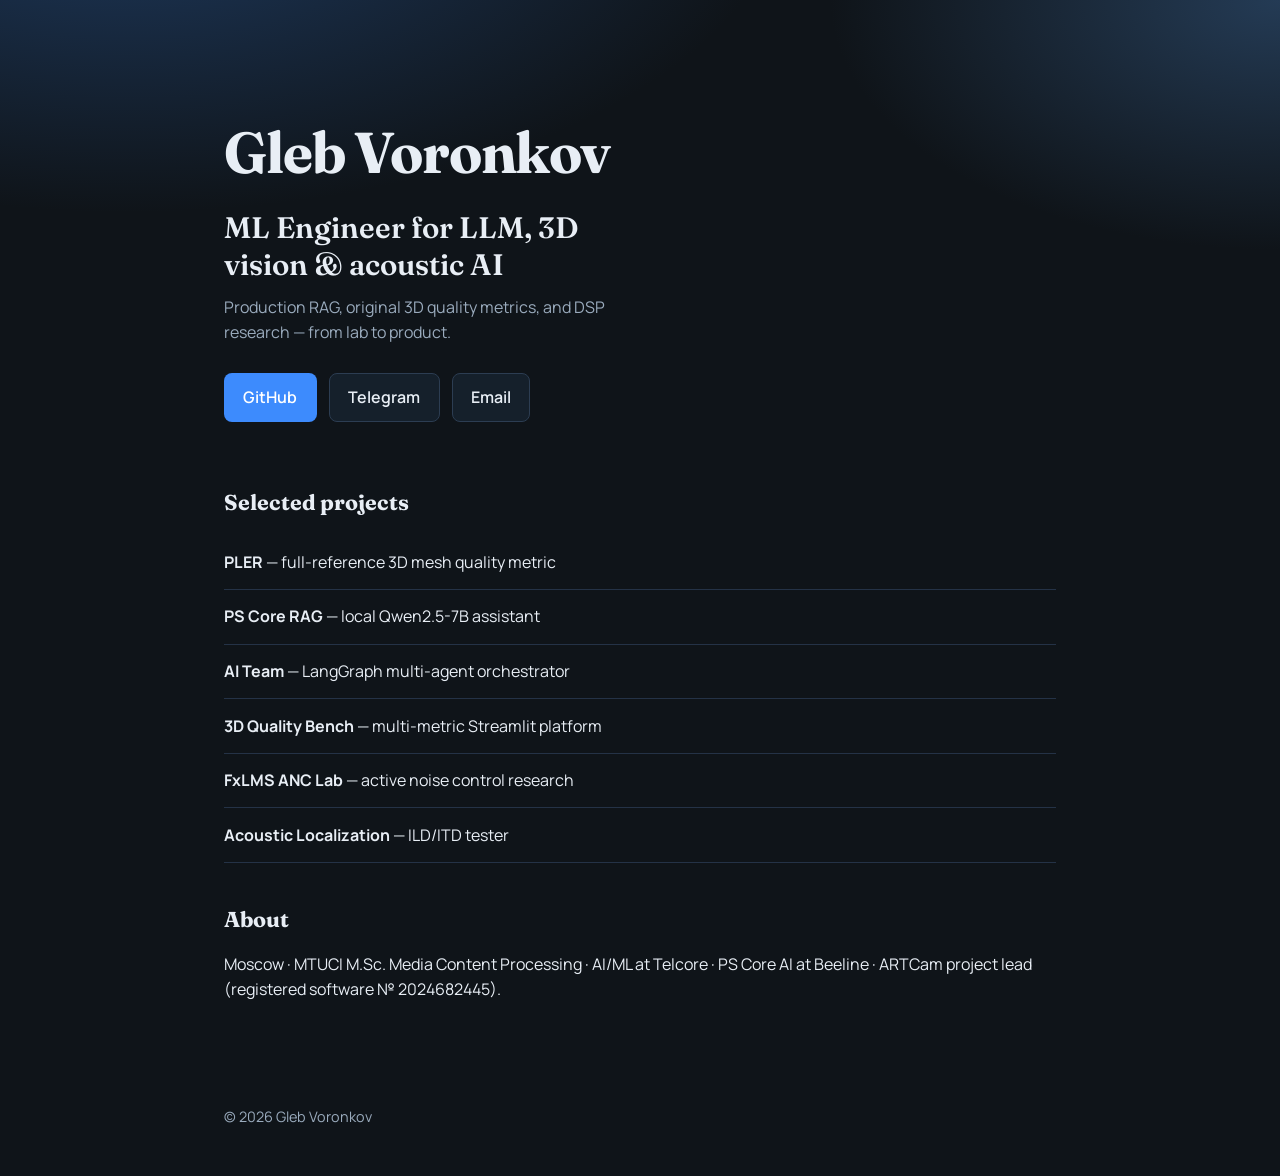
==== index.html @ 6055561b "Initial public release: gleb-web-portfolio Co-authored-by: Cursor <cursoragent@cursor.com>" ====
<!DOCTYPE html>
<html lang="en">
<head>
  <meta charset="UTF-8" />
  <meta name="viewport" content="width=device-width, initial-scale=1" />
  <title>Gleb Voronkov — ML Engineer</title>
  <link rel="preconnect" href="https://fonts.googleapis.com" />
  <link rel="preconnect" href="https://fonts.gstatic.com" crossorigin />
  <link href="https://fonts.googleapis.com/css2?family=Fraunces:opsz,wght@9..144,600;9..144,700&family=Manrope:wght@400;500;600;700&display=swap" rel="stylesheet" />
  <link rel="stylesheet" href="styles.css" />
</head>
<body>
  <header class="hero">
    <p class="brand">Gleb Voronkov</p>
    <h1>ML Engineer for LLM, 3D vision &amp; acoustic AI</h1>
    <p class="lead">Production RAG, original 3D quality metrics, and DSP research — from lab to product.</p>
    <div class="cta">
      <a class="btn primary" href="https://github.com/GlebVoronkov03">GitHub</a>
      <a class="btn" href="https://t.me/Gleb_Voronkov">Telegram</a>
      <a class="btn" href="mailto:mybook3@mail.ru">Email</a>
    </div>
  </header>
  <main>
    <section>
      <h2>Selected projects</h2>
      <ul class="projects">
        <li><a href="https://github.com/GlebVoronkov03/pler-3d-quality"><strong>PLER</strong></a> — full-reference 3D mesh quality metric</li>
        <li><a href="https://github.com/GlebVoronkov03/pscore-rag-assistant"><strong>PS Core RAG</strong></a> — local Qwen2.5-7B assistant</li>
        <li><a href="https://github.com/GlebVoronkov03/ai-team-orchestrator"><strong>AI Team</strong></a> — LangGraph multi-agent orchestrator</li>
        <li><a href="https://github.com/GlebVoronkov03/3d-quality-bench"><strong>3D Quality Bench</strong></a> — multi-metric Streamlit platform</li>
        <li><a href="https://github.com/GlebVoronkov03/fxlms-anc-lab"><strong>FxLMS ANC Lab</strong></a> — active noise control research</li>
        <li><a href="https://github.com/GlebVoronkov03/acoustic-localization"><strong>Acoustic Localization</strong></a> — ILD/ITD tester</li>
      </ul>
    </section>
    <section>
      <h2>About</h2>
      <p>Moscow · MTUCI M.Sc. Media Content Processing · AI/ML at Telcore · PS Core AI at Beeline · ARTCam project lead (registered software № 2024682445).</p>
    </section>
  </main>
  <footer>© 2026 Gleb Voronkov</footer>
</body>
</html>
---- styles.css ----
:root {
  --bg: #0f1419;
  --bg2: #1a2332;
  --text: #e8eef5;
  --muted: #9aabbd;
  --accent: #3d8bfd;
  --card: #15202b;
}
* { box-sizing: border-box; }
body {
  margin: 0;
  font-family: Manrope, system-ui, sans-serif;
  color: var(--text);
  background:
    radial-gradient(1200px 600px at 10% -10%, #1e3a5f 0%, transparent 55%),
    radial-gradient(900px 500px at 100% 0%, #243b55 0%, transparent 50%),
    var(--bg);
  line-height: 1.55;
}
.hero {
  max-width: 880px;
  margin: 0 auto;
  padding: 12vh 1.5rem 4rem;
}
.brand {
  font-family: Fraunces, Georgia, serif;
  font-size: clamp(2.4rem, 6vw, 3.6rem);
  font-weight: 700;
  margin: 0 0 0.75rem;
  letter-spacing: -0.02em;
}
h1 {
  font-family: Fraunces, Georgia, serif;
  font-weight: 600;
  font-size: clamp(1.35rem, 3vw, 1.85rem);
  margin: 0 0 0.75rem;
  max-width: 18ch;
  line-height: 1.25;
}
.lead { color: var(--muted); max-width: 42ch; margin: 0 0 1.75rem; }
.cta { display: flex; flex-wrap: wrap; gap: 0.75rem; }
.btn {
  display: inline-block;
  padding: 0.7rem 1.15rem;
  border-radius: 8px;
  border: 1px solid #2c3d52;
  color: var(--text);
  text-decoration: none;
  font-weight: 600;
  background: var(--card);
}
.btn.primary { background: var(--accent); border-color: transparent; color: #fff; }
main { max-width: 880px; margin: 0 auto; padding: 0 1.5rem 4rem; }
section { margin-bottom: 2.5rem; }
h2 { font-family: Fraunces, Georgia, serif; font-size: 1.35rem; margin: 0 0 1rem; }
.projects { list-style: none; padding: 0; margin: 0; }
.projects li {
  padding: 0.9rem 0;
  border-bottom: 1px solid #243246;
}
.projects a { color: var(--text); text-decoration: none; }
.projects a:hover { color: var(--accent); }
footer { max-width: 880px; margin: 0 auto; padding: 0 1.5rem 3rem; color: var(--muted); font-size: 0.9rem; }
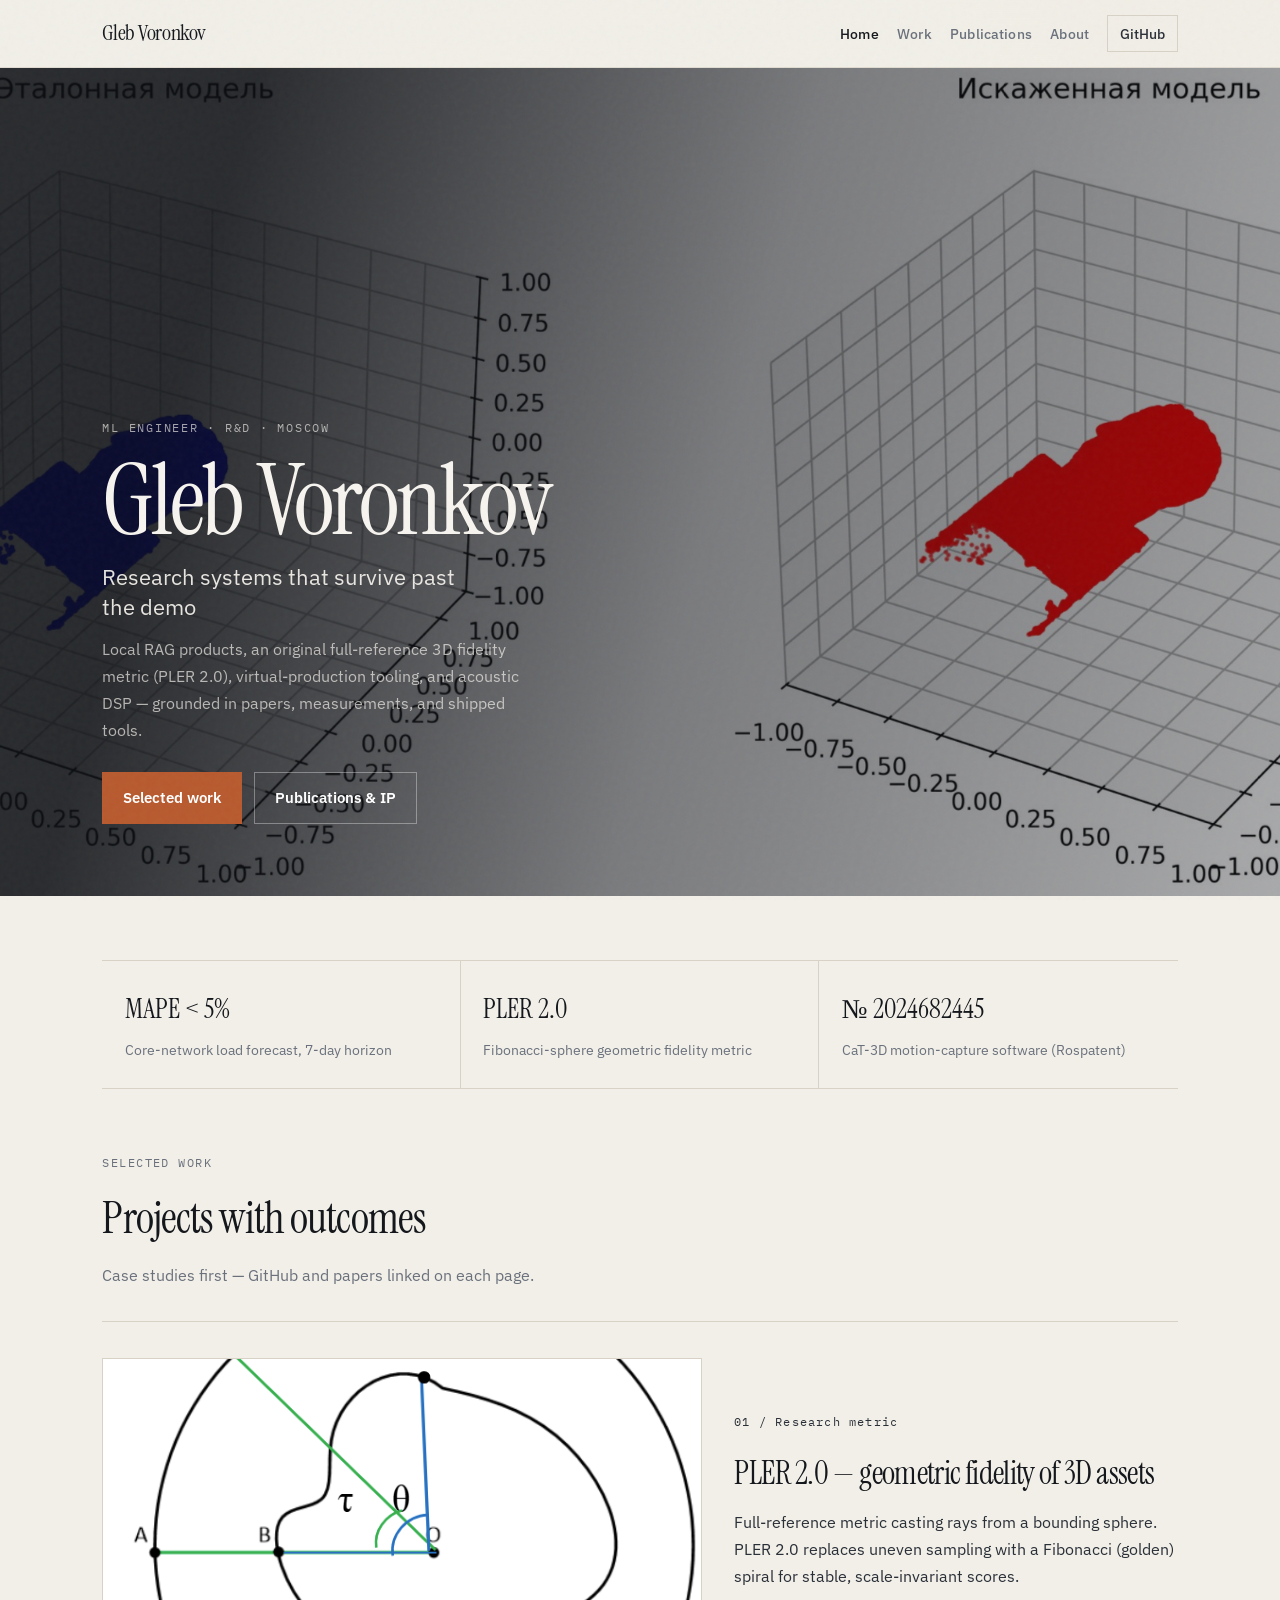
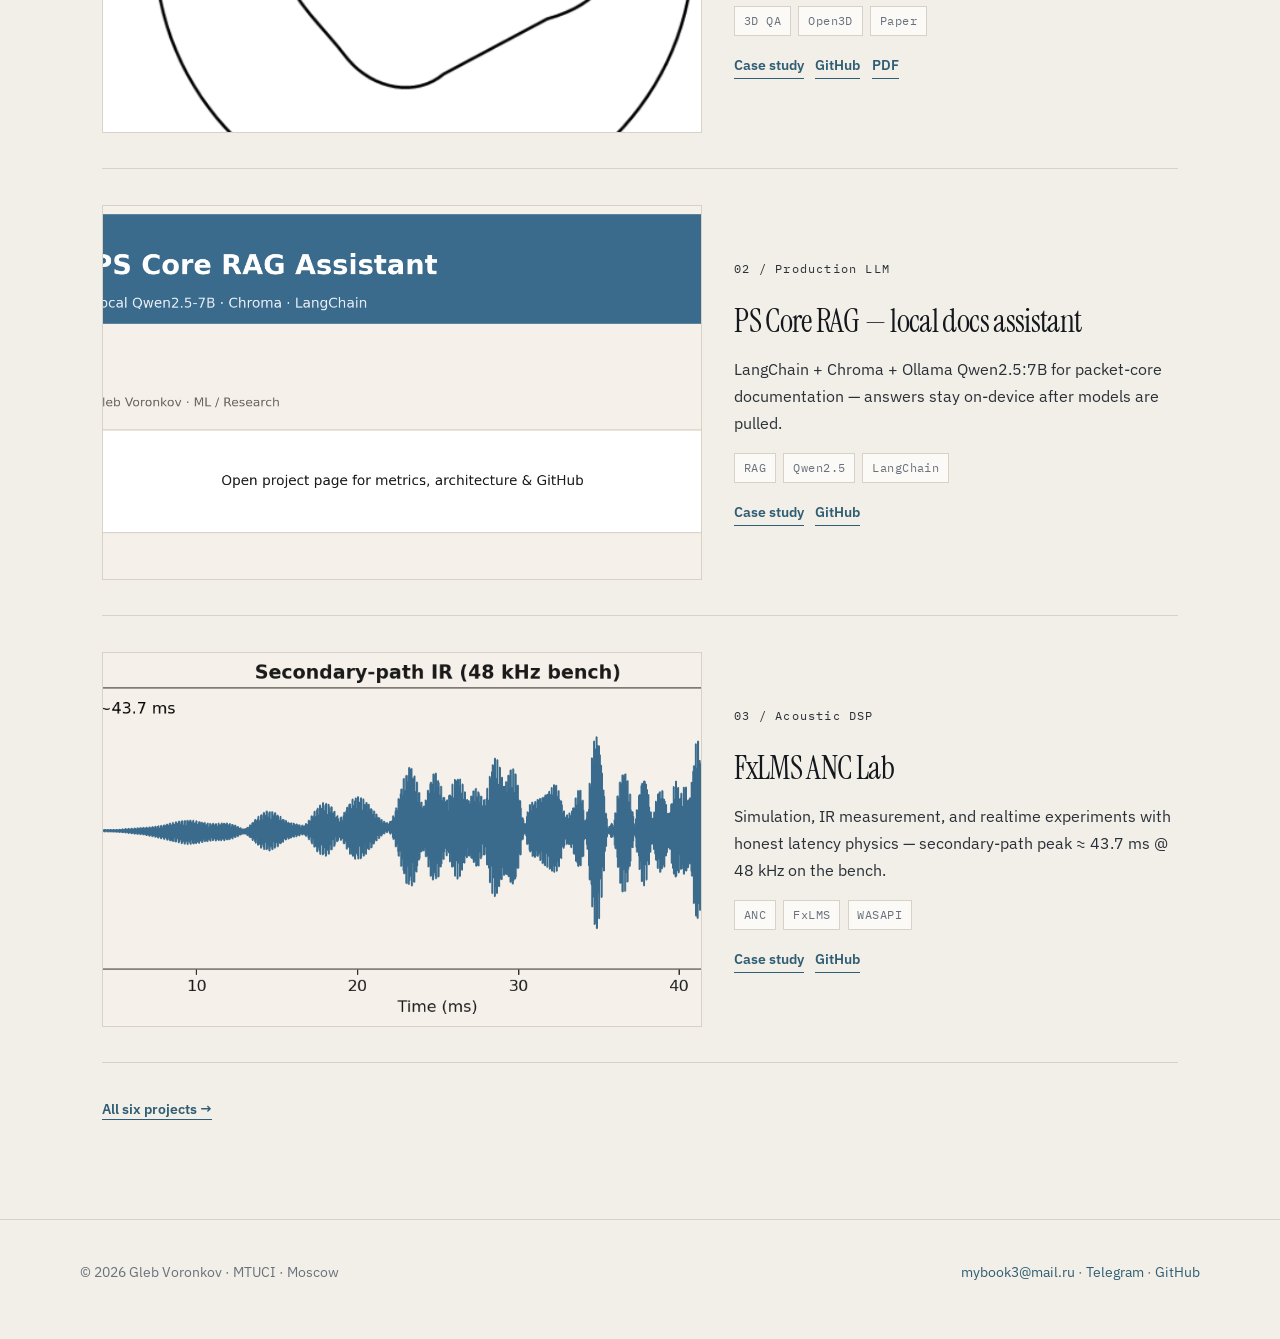
==== commit e4a06a6e: "Redesign portfolio: research layout, paper PDFs, richer project/pub copy. Co-authored-by: Cursor <cu" ====
--- a/index.html
+++ b/index.html
@@ -3,40 +3,107 @@
 <head>
   <meta charset="UTF-8" />
   <meta name="viewport" content="width=device-width, initial-scale=1" />
-  <title>Gleb Voronkov — ML Engineer</title>
+  <title>Gleb Voronkov — ML Engineer & R&D</title>
+  <meta name="description" content="ML engineer building LLM/RAG systems, original 3D quality metrics, and acoustic DSP research." />
+  <meta property="og:title" content="Gleb Voronkov — ML Engineer & R&D" />
+  <meta property="og:description" content="ML engineer building LLM/RAG systems, original 3D quality metrics, and acoustic DSP research." />
+  <meta property="og:image" content="https://glebvoronkov03.github.io/gleb-web-portfolio/assets/screenshots/hero-plane.jpg" />
   <link rel="preconnect" href="https://fonts.googleapis.com" />
   <link rel="preconnect" href="https://fonts.gstatic.com" crossorigin />
-  <link href="https://fonts.googleapis.com/css2?family=Fraunces:opsz,wght@9..144,600;9..144,700&family=Manrope:wght@400;500;600;700&display=swap" rel="stylesheet" />
+  <link href="https://fonts.googleapis.com/css2?family=IBM+Plex+Mono:wght@400;500&family=IBM+Plex+Sans:wght@400;500;600;700&family=Instrument+Serif:ital@0;1&display=swap" rel="stylesheet" />
   <link rel="stylesheet" href="styles.css" />
 </head>
 <body>
-  <header class="hero">
+<header class="site-header">
+  <nav class="nav">
+    <a class="nav-brand" href="index.html">Gleb Voronkov</a>
+    <div class="nav-links">
+      <a href="index.html" data-nav="home">Home</a>
+      <a href="projects/index.html" data-nav="work">Work</a>
+      <a href="publications.html" data-nav="pubs">Publications</a>
+      <a href="about.html" data-nav="about">About</a>
+      <a class="ext" href="https://github.com/GlebVoronkov03" target="_blank" rel="noopener">GitHub</a>
+    </div>
+  </nav>
+</header>
+
+<section class="hero">
+  <div class="hero-media" aria-hidden="true"></div>
+  <div class="hero-inner">
+    <p class="eyebrow">ML Engineer · R&amp;D · Moscow</p>
     <p class="brand">Gleb Voronkov</p>
-    <h1>ML Engineer for LLM, 3D vision &amp; acoustic AI</h1>
-    <p class="lead">Production RAG, original 3D quality metrics, and DSP research — from lab to product.</p>
+    <h1>Research systems that survive past the demo</h1>
+    <p class="lead">Local RAG products, an original full-reference 3D fidelity metric (PLER 2.0), virtual-production tooling, and acoustic DSP — grounded in papers, measurements, and shipped tools.</p>
     <div class="cta">
-      <a class="btn primary" href="https://github.com/GlebVoronkov03">GitHub</a>
-      <a class="btn" href="https://t.me/Gleb_Voronkov">Telegram</a>
-      <a class="btn" href="mailto:mybook3@mail.ru">Email</a>
+      <a class="btn btn-primary" href="projects/index.html">Selected work</a>
+      <a class="btn btn-ghost" href="publications.html">Publications &amp; IP</a>
     </div>
-  </header>
-  <main>
-    <section>
-      <h2>Selected projects</h2>
-      <ul class="projects">
-        <li><a href="https://github.com/GlebVoronkov03/pler-3d-quality"><strong>PLER</strong></a> — full-reference 3D mesh quality metric</li>
-        <li><a href="https://github.com/GlebVoronkov03/pscore-rag-assistant"><strong>PS Core RAG</strong></a> — local Qwen2.5-7B assistant</li>
-        <li><a href="https://github.com/GlebVoronkov03/ai-team-orchestrator"><strong>AI Team</strong></a> — LangGraph multi-agent orchestrator</li>
-        <li><a href="https://github.com/GlebVoronkov03/3d-quality-bench"><strong>3D Quality Bench</strong></a> — multi-metric Streamlit platform</li>
-        <li><a href="https://github.com/GlebVoronkov03/fxlms-anc-lab"><strong>FxLMS ANC Lab</strong></a> — active noise control research</li>
-        <li><a href="https://github.com/GlebVoronkov03/acoustic-localization"><strong>Acoustic Localization</strong></a> — ILD/ITD tester</li>
-      </ul>
-    </section>
-    <section>
-      <h2>About</h2>
-      <p>Moscow · MTUCI M.Sc. Media Content Processing · AI/ML at Telcore · PS Core AI at Beeline · ARTCam project lead (registered software № 2024682445).</p>
-    </section>
-  </main>
-  <footer>© 2026 Gleb Voronkov</footer>
-</body>
-</html>+  </div>
+</section>
+
+<section class="wrap reveal" style="padding-bottom:0">
+  <div class="proof">
+    <div class="proof-item"><strong>MAPE &lt; 5%</strong><span>Core-network load forecast, 7-day horizon</span></div>
+    <div class="proof-item"><strong>PLER 2.0</strong><span>Fibonacci-sphere geometric fidelity metric</span></div>
+    <div class="proof-item"><strong>№ 2024682445</strong><span>CaT-3D motion-capture software (Rospatent)</span></div>
+  </div>
+</section>
+
+<section class="wrap">
+  <div class="section-head">
+    <p class="section-kicker">Selected work</p>
+    <h2 class="section-title">Projects with outcomes</h2>
+    <p class="section-sub">Case studies first — GitHub and papers linked on each page.</p>
+  </div>
+
+  <article class="case">
+    <div class="case-media"><a href="projects/pler.html"><img src="assets/screenshots/pler-method.png" alt="PLER ray method" /></a></div>
+    <div>
+      <p class="case-num">01 / Research metric</p>
+      <h3><a href="projects/pler.html">PLER 2.0 — geometric fidelity of 3D assets</a></h3>
+      <p>Full-reference metric casting rays from a bounding sphere. PLER 2.0 replaces uneven sampling with a Fibonacci (golden) spiral for stable, scale-invariant scores.</p>
+      <div class="case-meta"><span class="pill">3D QA</span><span class="pill">Open3D</span><span class="pill">Paper</span></div>
+      <div class="case-links">
+        <a class="text-link" href="projects/pler.html">Case study</a>
+        <a class="text-link" href="https://github.com/GlebVoronkov03/pler-3d-quality">GitHub</a>
+        <a class="text-link" href="assets/papers/pler-geometric-fidelity.pdf">PDF</a>
+      </div>
+    </div>
+  </article>
+
+  <article class="case">
+    <div class="case-media"><a href="projects/rag.html"><img src="assets/screenshots/rag-hero.png" alt="RAG assistant" /></a></div>
+    <div>
+      <p class="case-num">02 / Production LLM</p>
+      <h3><a href="projects/rag.html">PS Core RAG — local docs assistant</a></h3>
+      <p>LangChain + Chroma + Ollama Qwen2.5:7B for packet-core documentation — answers stay on-device after models are pulled.</p>
+      <div class="case-meta"><span class="pill">RAG</span><span class="pill">Qwen2.5</span><span class="pill">LangChain</span></div>
+      <div class="case-links">
+        <a class="text-link" href="projects/rag.html">Case study</a>
+        <a class="text-link" href="https://github.com/GlebVoronkov03/pscore-rag-assistant">GitHub</a>
+      </div>
+    </div>
+  </article>
+
+  <article class="case">
+    <div class="case-media"><a href="projects/anc.html"><img src="assets/screenshots/anc-ir.png" alt="ANC IR" /></a></div>
+    <div>
+      <p class="case-num">03 / Acoustic DSP</p>
+      <h3><a href="projects/anc.html">FxLMS ANC Lab</a></h3>
+      <p>Simulation, IR measurement, and realtime experiments with honest latency physics — secondary-path peak ≈ 43.7 ms @ 48 kHz on the bench.</p>
+      <div class="case-meta"><span class="pill">ANC</span><span class="pill">FxLMS</span><span class="pill">WASAPI</span></div>
+      <div class="case-links">
+        <a class="text-link" href="projects/anc.html">Case study</a>
+        <a class="text-link" href="https://github.com/GlebVoronkov03/fxlms-anc-lab">GitHub</a>
+      </div>
+    </div>
+  </article>
+
+  <p style="margin-top:2rem"><a class="text-link" href="projects/index.html">All six projects →</a></p>
+</section>
+<footer class="site-footer"><div class="wrap">
+  <div>© 2026 Gleb Voronkov · MTUCI · Moscow</div>
+  <div><a href="mailto:mybook3@mail.ru">mybook3@mail.ru</a> · <a href="https://t.me/Gleb_Voronkov">Telegram</a> · <a href="https://github.com/GlebVoronkov03">GitHub</a></div>
+</div></footer>
+<script src="nav.js"></script>
+</body></html>
--- a/styles.css
+++ b/styles.css
@@ -1,63 +1,309 @@
 :root {
-  --bg: #0f1419;
-  --bg2: #1a2332;
-  --text: #e8eef5;
-  --muted: #9aabbd;
-  --accent: #3d8bfd;
-  --card: #15202b;
-}
-* { box-sizing: border-box; }
+  --ink: #14171c;
+  --ink-soft: #2a3038;
+  --muted: #6a717c;
+  --bone: #f2efe8;
+  --bone-deep: #e7e1d6;
+  --panel: #fbfaf7;
+  --line: #d8d2c6;
+  --steel: #2f5d73;
+  --steel-bright: #3d7a96;
+  --ember: #b85a2f;
+  --white: #ffffff;
+  --shadow: 0 18px 50px rgba(20, 23, 28, 0.08);
+  --radius: 2px;
+  --max: 1120px;
+  --font-display: "Instrument Serif", Georgia, serif;
+  --font-body: "IBM Plex Sans", "Segoe UI", sans-serif;
+  --font-mono: "IBM Plex Mono", ui-monospace, monospace;
+}
+*, *::before, *::after { box-sizing: border-box; }
+html { scroll-behavior: smooth; }
 body {
   margin: 0;
-  font-family: Manrope, system-ui, sans-serif;
-  color: var(--text);
+  color: var(--ink);
   background:
-    radial-gradient(1200px 600px at 10% -10%, #1e3a5f 0%, transparent 55%),
-    radial-gradient(900px 500px at 100% 0%, #243b55 0%, transparent 50%),
-    var(--bg);
-  line-height: 1.55;
-}
+    radial-gradient(1200px 600px at 10% -10%, rgba(47,93,115,0.08), transparent 60%),
+    radial-gradient(900px 500px at 100% 0%, rgba(184,90,47,0.06), transparent 55%),
+    var(--bone);
+  font-family: var(--font-body);
+  font-size: 1.02rem;
+  line-height: 1.65;
+  -webkit-font-smoothing: antialiased;
+}
+body::before {
+  content: "";
+  position: fixed; inset: 0; pointer-events: none; z-index: 1000; opacity: 0.035;
+  background-image: url("data:image/svg+xml,%3Csvg viewBox='0 0 200 200' xmlns='http://www.w3.org/2000/svg'%3E%3Cfilter id='n'%3E%3CfeTurbulence type='fractalNoise' baseFrequency='0.85' numOctaves='4' stitchTiles='stitch'/%3E%3C/filter%3E%3Crect width='100%25' height='100%25' filter='url(%23n)'/%3E%3C/svg%3E");
+}
+img { max-width: 100%; height: auto; display: block; }
+a { color: var(--steel); text-decoration: none; }
+a:hover { color: var(--steel-bright); }
+
+.site-header {
+  position: sticky; top: 0; z-index: 50;
+  backdrop-filter: blur(14px);
+  background: rgba(242, 239, 232, 0.86);
+  border-bottom: 1px solid rgba(216, 210, 198, 0.7);
+}
+.nav {
+  max-width: var(--max); margin: 0 auto;
+  padding: 0.95rem 1.4rem;
+  display: flex; align-items: center; justify-content: space-between; gap: 1rem;
+}
+.nav-brand {
+  font-family: var(--font-display);
+  font-size: 1.35rem; font-weight: 400; color: var(--ink);
+  letter-spacing: -0.02em;
+}
+.nav-links { display: flex; flex-wrap: wrap; gap: 1.15rem; align-items: center; }
+.nav-links a {
+  color: var(--muted); font-weight: 500; font-size: 0.9rem;
+  letter-spacing: 0.01em;
+}
+.nav-links a:hover, .nav-links a.active { color: var(--ink); }
+.nav-links .ext {
+  padding: 0.35rem 0.7rem;
+  border: 1px solid var(--line);
+  color: var(--ink-soft);
+}
+.nav-links .ext:hover { border-color: var(--steel); color: var(--steel); }
+
 .hero {
-  max-width: 880px;
-  margin: 0 auto;
-  padding: 12vh 1.5rem 4rem;
-}
-.brand {
-  font-family: Fraunces, Georgia, serif;
-  font-size: clamp(2.4rem, 6vw, 3.6rem);
-  font-weight: 700;
-  margin: 0 0 0.75rem;
-  letter-spacing: -0.02em;
-}
-h1 {
-  font-family: Fraunces, Georgia, serif;
-  font-weight: 600;
-  font-size: clamp(1.35rem, 3vw, 1.85rem);
-  margin: 0 0 0.75rem;
-  max-width: 18ch;
-  line-height: 1.25;
-}
-.lead { color: var(--muted); max-width: 42ch; margin: 0 0 1.75rem; }
+  position: relative;
+  min-height: 92vh;
+  display: flex; align-items: flex-end;
+  overflow: hidden;
+  color: #f7f4ef;
+}
+.hero-media {
+  position: absolute; inset: 0;
+  background:
+    linear-gradient(105deg, rgba(12,14,18,0.88) 18%, rgba(12,14,18,0.55) 55%, rgba(12,14,18,0.35) 100%),
+    url("assets/screenshots/hero-plane.jpg") center/cover no-repeat;
+  transform: scale(1.02);
+  animation: heroIn 1.4s ease both;
+}
+.hero-inner {
+  position: relative; z-index: 1;
+  max-width: var(--max); width: 100%; margin: 0 auto;
+  padding: 5rem 1.4rem 4.5rem;
+  animation: fadeUp 0.9s ease 0.15s both;
+}
+.hero .eyebrow {
+  font-family: var(--font-mono);
+  font-size: 0.78rem; letter-spacing: 0.14em; text-transform: uppercase;
+  color: rgba(247,244,239,0.65); margin: 0 0 1.1rem;
+}
+.hero .brand {
+  font-family: var(--font-display);
+  font-size: clamp(3.4rem, 9vw, 6.2rem);
+  line-height: 0.92; letter-spacing: -0.03em;
+  margin: 0 0 1rem; font-weight: 400;
+  max-width: 10ch;
+}
+.hero h1 {
+  font-family: var(--font-body);
+  font-weight: 400;
+  font-size: clamp(1.15rem, 2.2vw, 1.4rem);
+  margin: 0 0 0.85rem; max-width: 28ch; line-height: 1.35;
+  color: rgba(247,244,239,0.92);
+}
+.hero .lead {
+  color: rgba(247,244,239,0.68);
+  max-width: 42ch; margin: 0 0 1.8rem; font-size: 1.02rem;
+}
 .cta { display: flex; flex-wrap: wrap; gap: 0.75rem; }
 .btn {
-  display: inline-block;
-  padding: 0.7rem 1.15rem;
-  border-radius: 8px;
-  border: 1px solid #2c3d52;
-  color: var(--text);
-  text-decoration: none;
-  font-weight: 600;
-  background: var(--card);
-}
-.btn.primary { background: var(--accent); border-color: transparent; color: #fff; }
-main { max-width: 880px; margin: 0 auto; padding: 0 1.5rem 4rem; }
-section { margin-bottom: 2.5rem; }
-h2 { font-family: Fraunces, Georgia, serif; font-size: 1.35rem; margin: 0 0 1rem; }
-.projects { list-style: none; padding: 0; margin: 0; }
-.projects li {
-  padding: 0.9rem 0;
-  border-bottom: 1px solid #243246;
-}
-.projects a { color: var(--text); text-decoration: none; }
-.projects a:hover { color: var(--accent); }
-footer { max-width: 880px; margin: 0 auto; padding: 0 1.5rem 3rem; color: var(--muted); font-size: 0.9rem; }+  display: inline-flex; align-items: center; gap: 0.4rem;
+  padding: 0.8rem 1.25rem;
+  font-weight: 600; font-size: 0.92rem;
+  border: 1px solid transparent;
+  transition: transform 0.2s ease, background 0.2s ease, border-color 0.2s ease;
+}
+.btn:hover { transform: translateY(-1px); }
+.btn-primary { background: var(--ember); color: #fff; }
+.btn-primary:hover { background: #a34d28; color: #fff; }
+.btn-ghost { background: transparent; border-color: rgba(255,255,255,0.35); color: #fff; }
+.btn-ghost:hover { background: rgba(255,255,255,0.08); color: #fff; }
+
+.wrap { max-width: var(--max); margin: 0 auto; padding: 4rem 1.4rem; }
+.section-head { margin-bottom: 2rem; }
+.section-kicker {
+  font-family: var(--font-mono); font-size: 0.75rem;
+  letter-spacing: 0.12em; text-transform: uppercase; color: var(--muted); margin: 0 0 0.55rem;
+}
+.section-title {
+  font-family: var(--font-display);
+  font-size: clamp(2rem, 4vw, 2.75rem);
+  margin: 0 0 0.5rem; letter-spacing: -0.02em; font-weight: 400;
+}
+.section-sub { color: var(--muted); margin: 0; max-width: 52ch; }
+
+.proof {
+  display: grid; grid-template-columns: repeat(3, 1fr); gap: 0;
+  border-top: 1px solid var(--line); border-bottom: 1px solid var(--line);
+  margin: 0;
+}
+.proof-item {
+  padding: 1.6rem 1.4rem;
+  border-right: 1px solid var(--line);
+}
+.proof-item:last-child { border-right: none; }
+.proof-item strong {
+  display: block; font-family: var(--font-display);
+  font-size: 1.7rem; font-weight: 400; margin-bottom: 0.25rem;
+}
+.proof-item span { color: var(--muted); font-size: 0.9rem; }
+
+.case {
+  display: grid; grid-template-columns: 1.15fr 0.85fr; gap: 2rem;
+  align-items: center;
+  padding: 2.2rem 0;
+  border-bottom: 1px solid var(--line);
+}
+.case:first-of-type { border-top: 1px solid var(--line); }
+.case-media {
+  overflow: hidden; background: var(--bone-deep);
+  border: 1px solid var(--line);
+}
+.case-media img {
+  width: 100%; aspect-ratio: 16/10; object-fit: cover;
+  transition: transform 0.6s ease;
+}
+.case:hover .case-media img { transform: scale(1.03); }
+.case-num {
+  font-family: var(--font-mono); font-size: 0.75rem;
+  letter-spacing: 0.1em; color: var(--muted); margin: 0 0 0.6rem;
+}
+.case h3 {
+  font-family: var(--font-display);
+  font-size: clamp(1.5rem, 3vw, 2rem);
+  margin: 0 0 0.55rem; font-weight: 400; letter-spacing: -0.02em;
+}
+.case h3 a { color: var(--ink); }
+.case h3 a:hover { color: var(--steel); }
+.case p { margin: 0 0 1rem; color: var(--ink-soft); }
+.case-meta {
+  display: flex; flex-wrap: wrap; gap: 0.45rem; margin-bottom: 1.1rem;
+}
+.pill {
+  font-family: var(--font-mono); font-size: 0.72rem;
+  letter-spacing: 0.04em; color: var(--muted);
+  border: 1px solid var(--line); padding: 0.28rem 0.55rem;
+  background: var(--panel);
+}
+.case-links { display: flex; flex-wrap: wrap; gap: 0.7rem; }
+.text-link {
+  font-weight: 600; font-size: 0.9rem;
+  border-bottom: 1px solid currentColor; padding-bottom: 1px;
+}
+
+.page-hero {
+  padding: 4rem 0 2.5rem;
+  border-bottom: 1px solid var(--line);
+  background: linear-gradient(180deg, rgba(47,93,115,0.05), transparent);
+}
+.page-hero .wrap { padding-top: 0; padding-bottom: 0; }
+.page-hero h1 {
+  font-family: var(--font-display);
+  font-size: clamp(2.2rem, 5vw, 3.4rem);
+  margin: 0 0 0.6rem; font-weight: 400; letter-spacing: -0.02em;
+}
+.page-hero .tagline { color: var(--muted); margin: 0; max-width: 58ch; font-size: 1.08rem; }
+
+.gallery {
+  display: grid; gap: 1rem; margin: 1.75rem 0 2.25rem;
+}
+.gallery.two { grid-template-columns: 1.2fr 0.8fr; }
+.gallery img {
+  width: 100%; border: 1px solid var(--line); background: var(--panel);
+}
+.prose { max-width: 70ch; }
+.prose h2 {
+  font-family: var(--font-display); font-size: 1.55rem;
+  margin: 2rem 0 0.65rem; font-weight: 400;
+}
+.prose p, .prose li { color: var(--ink-soft); }
+.prose blockquote {
+  margin: 1.2rem 0; padding: 1rem 1.2rem;
+  border-left: 3px solid var(--steel);
+  background: var(--panel); color: var(--ink-soft); font-style: italic;
+}
+.link-row { display: flex; flex-wrap: wrap; gap: 0.6rem; margin: 1.4rem 0 0.4rem; }
+.chip-link {
+  display: inline-block; padding: 0.6rem 0.95rem;
+  background: var(--ink); color: #fff; font-weight: 600; font-size: 0.88rem;
+}
+.chip-link:hover { background: var(--steel); color: #fff; }
+.chip-link.secondary {
+  background: transparent; color: var(--ink); border: 1px solid var(--line);
+}
+.chip-link.secondary:hover { border-color: var(--steel); color: var(--steel); }
+.note {
+  margin-top: 1.6rem; padding: 0.95rem 1.1rem;
+  border-left: 3px solid var(--ember); background: var(--panel);
+  color: var(--muted); font-size: 0.92rem;
+}
+
+.pub {
+  display: grid; grid-template-columns: 7rem 1fr; gap: 1.25rem;
+  padding: 1.6rem 0; border-bottom: 1px solid var(--line);
+}
+.pub-year {
+  font-family: var(--font-mono); font-size: 0.85rem; color: var(--muted); padding-top: 0.25rem;
+}
+.pub-title {
+  font-family: var(--font-display); font-size: 1.25rem;
+  margin: 0 0 0.4rem; font-weight: 400; line-height: 1.3; color: var(--ink);
+}
+.pub-meta { color: var(--muted); font-size: 0.9rem; margin: 0 0 0.65rem; }
+.pub-abs { color: var(--ink-soft); margin: 0 0 0.85rem; max-width: 70ch; font-size: 0.95rem; }
+.pub-actions { display: flex; flex-wrap: wrap; gap: 0.75rem; align-items: center; }
+.venue {
+  font-family: var(--font-mono); font-size: 0.7rem; letter-spacing: 0.06em;
+  text-transform: uppercase; border: 1px solid var(--line);
+  padding: 0.2rem 0.45rem; color: var(--steel);
+}
+
+.timeline { list-style: none; padding: 0; margin: 0; }
+.timeline li {
+  padding: 1.15rem 0 1.15rem 1.25rem; border-left: 1px solid var(--line);
+  position: relative; margin-left: 0.35rem;
+}
+.timeline li::before {
+  content: ""; position: absolute; left: -4px; top: 1.45rem;
+  width: 7px; height: 7px; background: var(--ember);
+}
+.timeline strong {
+  display: block; font-family: var(--font-display);
+  font-size: 1.2rem; font-weight: 400;
+}
+.timeline span { color: var(--muted); font-size: 0.92rem; }
+
+.site-footer {
+  border-top: 1px solid var(--line); margin-top: 1rem;
+  padding: 2.5rem 1.4rem 3.5rem; color: var(--muted); font-size: 0.9rem;
+}
+.site-footer .wrap {
+  padding: 0; display: flex; justify-content: space-between; gap: 1rem; flex-wrap: wrap;
+}
+
+@keyframes fadeUp {
+  from { opacity: 0; transform: translateY(18px); }
+  to { opacity: 1; transform: translateY(0); }
+}
+@keyframes heroIn {
+  from { transform: scale(1.08); opacity: 0.6; }
+  to { transform: scale(1.02); opacity: 1; }
+}
+.reveal { animation: fadeUp 0.75s ease both; }
+
+@media (max-width: 860px) {
+  .proof { grid-template-columns: 1fr; }
+  .proof-item { border-right: none; border-bottom: 1px solid var(--line); }
+  .case { grid-template-columns: 1fr; gap: 1.1rem; }
+  .gallery.two { grid-template-columns: 1fr; }
+  .pub { grid-template-columns: 1fr; gap: 0.35rem; }
+  .hero { min-height: 84vh; }
+}
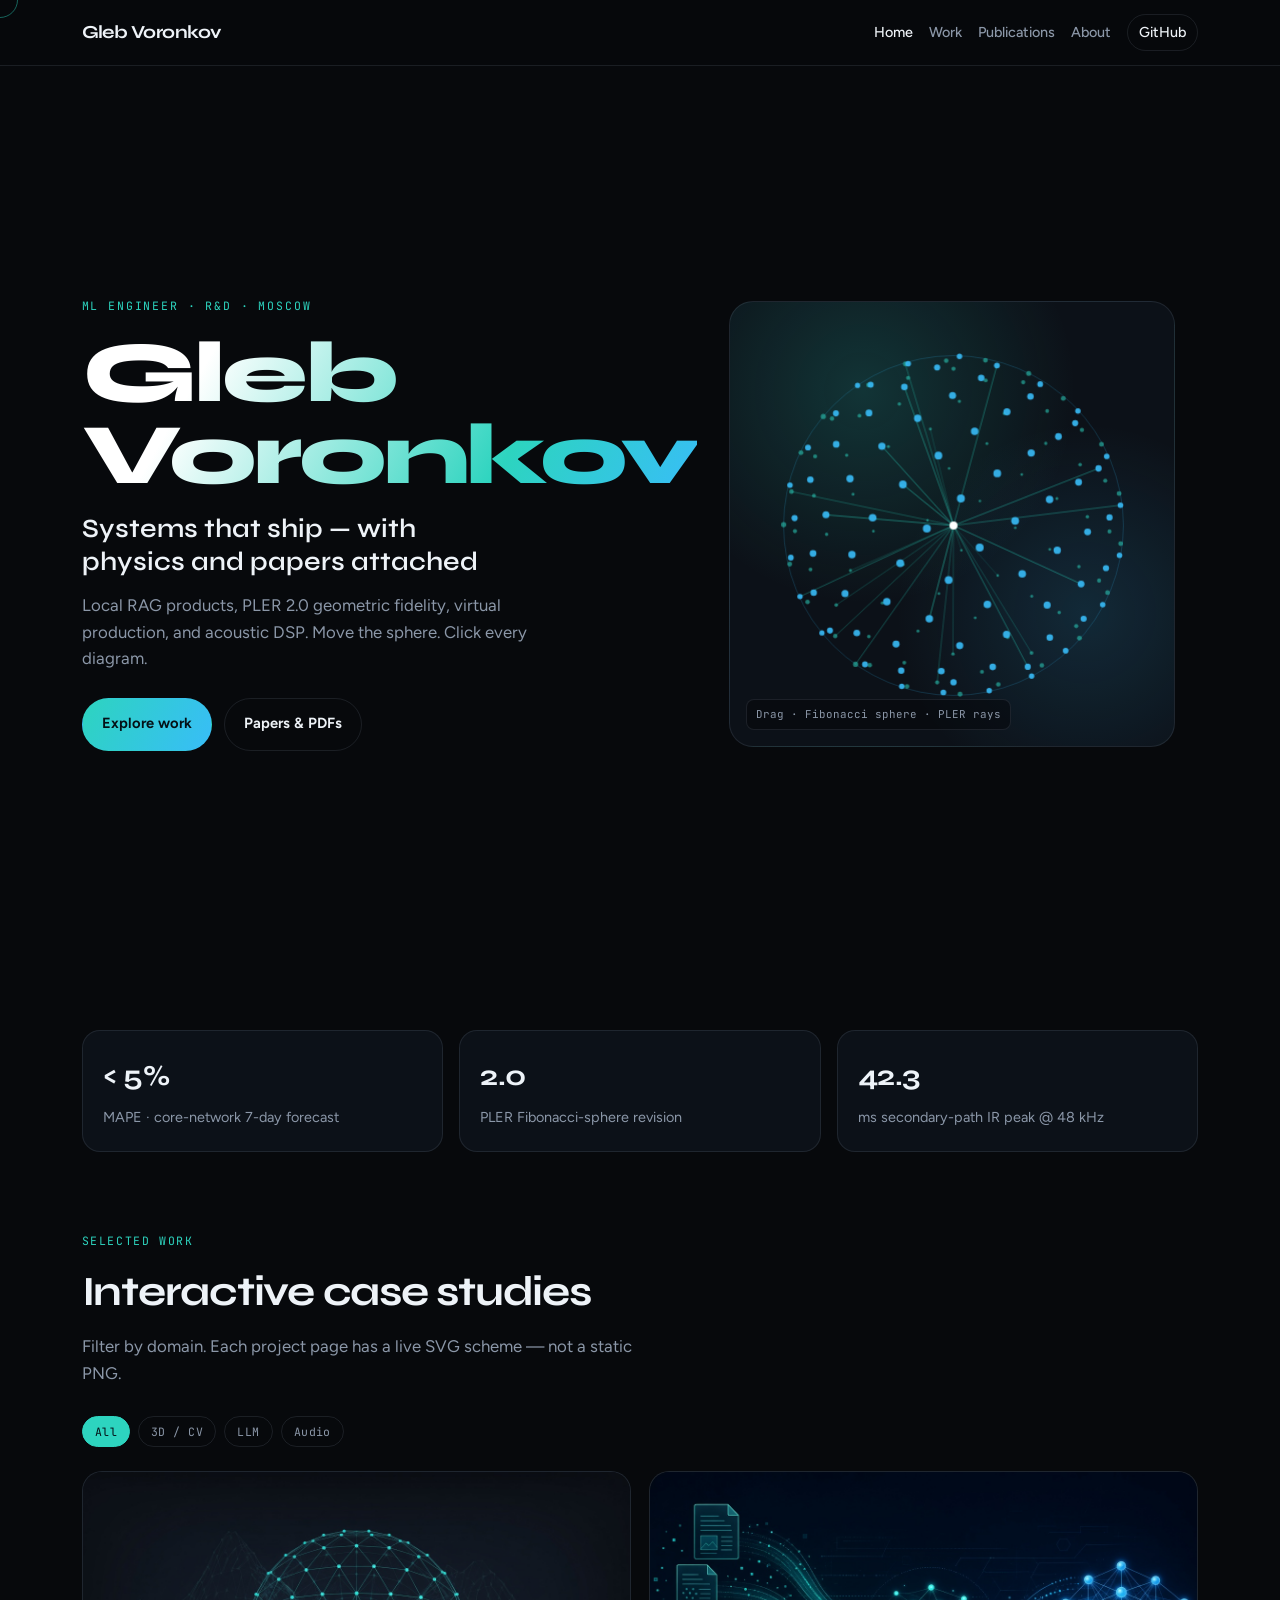
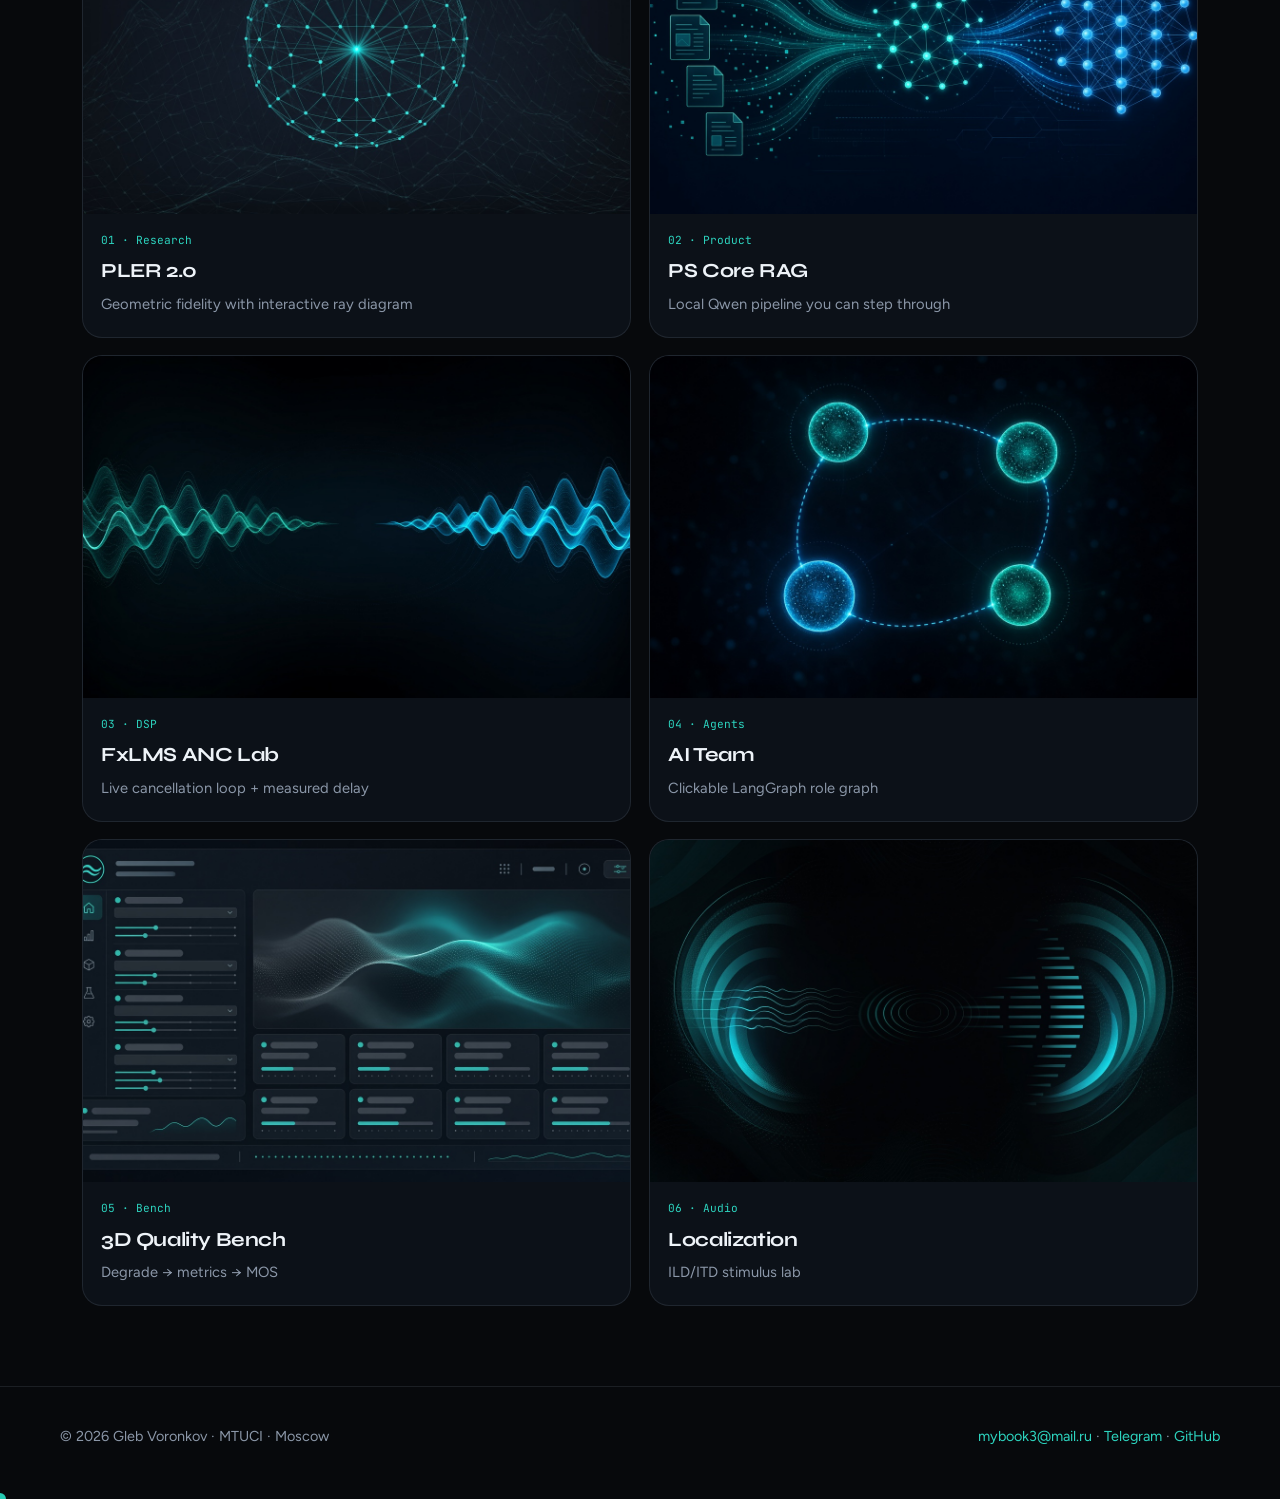
==== commit b690ffae: "Modern interactive redesign: live canvas, SVG diagrams, new covers. Co-authored-by: Cursor <cursorag" ====
--- a/index.html
+++ b/index.html
@@ -3,14 +3,14 @@
 <head>
   <meta charset="UTF-8" />
   <meta name="viewport" content="width=device-width, initial-scale=1" />
-  <title>Gleb Voronkov — ML Engineer & R&D</title>
-  <meta name="description" content="ML engineer building LLM/RAG systems, original 3D quality metrics, and acoustic DSP research." />
-  <meta property="og:title" content="Gleb Voronkov — ML Engineer & R&D" />
-  <meta property="og:description" content="ML engineer building LLM/RAG systems, original 3D quality metrics, and acoustic DSP research." />
-  <meta property="og:image" content="https://glebvoronkov03.github.io/gleb-web-portfolio/assets/screenshots/hero-plane.jpg" />
+  <title>Gleb Voronkov — ML Engineer</title>
+  <meta name="description" content="Interactive portfolio: LLM/RAG, PLER 2.0 3D metrics, acoustic DSP." />
+  <meta property="og:title" content="Gleb Voronkov — ML Engineer" />
+  <meta property="og:description" content="Interactive portfolio: LLM/RAG, PLER 2.0 3D metrics, acoustic DSP." />
+  <meta property="og:image" content="https://glebvoronkov03.github.io/gleb-web-portfolio/assets/covers/hero-cover.png" />
   <link rel="preconnect" href="https://fonts.googleapis.com" />
   <link rel="preconnect" href="https://fonts.gstatic.com" crossorigin />
-  <link href="https://fonts.googleapis.com/css2?family=IBM+Plex+Mono:wght@400;500&family=IBM+Plex+Sans:wght@400;500;600;700&family=Instrument+Serif:ital@0;1&display=swap" rel="stylesheet" />
+  <link href="https://fonts.googleapis.com/css2?family=Figtree:wght@400;500;600;700&family=JetBrains+Mono:wght@400;500&family=Syne:wght@600;700;800&display=swap" rel="stylesheet" />
   <link rel="stylesheet" href="styles.css" />
 </head>
 <body>
@@ -28,82 +28,69 @@
 </header>
 
 <section class="hero">
-  <div class="hero-media" aria-hidden="true"></div>
-  <div class="hero-inner">
+  <div class="hero-copy">
     <p class="eyebrow">ML Engineer · R&amp;D · Moscow</p>
     <p class="brand">Gleb Voronkov</p>
-    <h1>Research systems that survive past the demo</h1>
-    <p class="lead">Local RAG products, an original full-reference 3D fidelity metric (PLER 2.0), virtual-production tooling, and acoustic DSP — grounded in papers, measurements, and shipped tools.</p>
+    <h1>Systems that ship — with physics and papers attached</h1>
+    <p class="lead">Local RAG products, PLER 2.0 geometric fidelity, virtual production, and acoustic DSP. Move the sphere. Click every diagram.</p>
     <div class="cta">
-      <a class="btn btn-primary" href="projects/index.html">Selected work</a>
-      <a class="btn btn-ghost" href="publications.html">Publications &amp; IP</a>
+      <a class="btn btn-primary" href="projects/index.html">Explore work</a>
+      <a class="btn btn-ghost" href="publications.html">Papers &amp; PDFs</a>
     </div>
   </div>
-</section>
-
-<section class="wrap reveal" style="padding-bottom:0">
-  <div class="proof">
-    <div class="proof-item"><strong>MAPE &lt; 5%</strong><span>Core-network load forecast, 7-day horizon</span></div>
-    <div class="proof-item"><strong>PLER 2.0</strong><span>Fibonacci-sphere geometric fidelity metric</span></div>
-    <div class="proof-item"><strong>№ 2024682445</strong><span>CaT-3D motion-capture software (Rospatent)</span></div>
+  <div class="hero-stage" id="hero-canvas">
+    <span class="hint">Drag · Fibonacci sphere · PLER rays</span>
   </div>
 </section>
 
 <section class="wrap">
-  <div class="section-head">
-    <p class="section-kicker">Selected work</p>
-    <h2 class="section-title">Projects with outcomes</h2>
-    <p class="section-sub">Case studies first — GitHub and papers linked on each page.</p>
+    <div class="proof reveal">
+    <div class="proof-item"><strong>&lt; 5%</strong><span>MAPE · core-network 7-day forecast</span></div>
+    <div class="proof-item"><strong>2.0</strong><span>PLER Fibonacci-sphere revision</span></div>
+    <div class="proof-item"><strong data-count="43.7">0</strong><span>ms secondary-path IR peak @ 48 kHz</span></div>
   </div>
+</section>
 
-  <article class="case">
-    <div class="case-media"><a href="projects/pler.html"><img src="assets/screenshots/pler-method.png" alt="PLER ray method" /></a></div>
-    <div>
-      <p class="case-num">01 / Research metric</p>
-      <h3><a href="projects/pler.html">PLER 2.0 — geometric fidelity of 3D assets</a></h3>
-      <p>Full-reference metric casting rays from a bounding sphere. PLER 2.0 replaces uneven sampling with a Fibonacci (golden) spiral for stable, scale-invariant scores.</p>
-      <div class="case-meta"><span class="pill">3D QA</span><span class="pill">Open3D</span><span class="pill">Paper</span></div>
-      <div class="case-links">
-        <a class="text-link" href="projects/pler.html">Case study</a>
-        <a class="text-link" href="https://github.com/GlebVoronkov03/pler-3d-quality">GitHub</a>
-        <a class="text-link" href="assets/papers/pler-geometric-fidelity.pdf">PDF</a>
-      </div>
-    </div>
-  </article>
-
-  <article class="case">
-    <div class="case-media"><a href="projects/rag.html"><img src="assets/screenshots/rag-hero.png" alt="RAG assistant" /></a></div>
-    <div>
-      <p class="case-num">02 / Production LLM</p>
-      <h3><a href="projects/rag.html">PS Core RAG — local docs assistant</a></h3>
-      <p>LangChain + Chroma + Ollama Qwen2.5:7B for packet-core documentation — answers stay on-device after models are pulled.</p>
-      <div class="case-meta"><span class="pill">RAG</span><span class="pill">Qwen2.5</span><span class="pill">LangChain</span></div>
-      <div class="case-links">
-        <a class="text-link" href="projects/rag.html">Case study</a>
-        <a class="text-link" href="https://github.com/GlebVoronkov03/pscore-rag-assistant">GitHub</a>
-      </div>
-    </div>
-  </article>
-
-  <article class="case">
-    <div class="case-media"><a href="projects/anc.html"><img src="assets/screenshots/anc-ir.png" alt="ANC IR" /></a></div>
-    <div>
-      <p class="case-num">03 / Acoustic DSP</p>
-      <h3><a href="projects/anc.html">FxLMS ANC Lab</a></h3>
-      <p>Simulation, IR measurement, and realtime experiments with honest latency physics — secondary-path peak ≈ 43.7 ms @ 48 kHz on the bench.</p>
-      <div class="case-meta"><span class="pill">ANC</span><span class="pill">FxLMS</span><span class="pill">WASAPI</span></div>
-      <div class="case-links">
-        <a class="text-link" href="projects/anc.html">Case study</a>
-        <a class="text-link" href="https://github.com/GlebVoronkov03/fxlms-anc-lab">GitHub</a>
-      </div>
-    </div>
-  </article>
-
-  <p style="margin-top:2rem"><a class="text-link" href="projects/index.html">All six projects →</a></p>
+<section class="wrap" style="padding-top:1rem">
+  <p class="section-kicker">Selected work</p>
+  <h2 class="section-title">Interactive case studies</h2>
+  <p class="section-sub">Filter by domain. Each project page has a live SVG scheme — not a static PNG.</p>
+  <div class="filters">
+    <button class="filter-btn active" data-filter="all" type="button">All</button>
+    <button class="filter-btn" data-filter="3d" type="button">3D / CV</button>
+    <button class="filter-btn" data-filter="llm" type="button">LLM</button>
+    <button class="filter-btn" data-filter="audio" type="button">Audio</button>
+  </div>
+  <div class="work-grid">
+    <a class="work-card reveal" data-tags="3d" href="projects/pler.html">
+      <img src="assets/covers/cover-pler.png" alt="PLER" />
+      <div class="body"><p class="num">01 · Research</p><h3>PLER 2.0</h3><p>Geometric fidelity with interactive ray diagram</p></div>
+    </a>
+    <a class="work-card reveal" data-tags="llm" href="projects/rag.html">
+      <img src="assets/covers/cover-rag.png" alt="RAG" />
+      <div class="body"><p class="num">02 · Product</p><h3>PS Core RAG</h3><p>Local Qwen pipeline you can step through</p></div>
+    </a>
+    <a class="work-card reveal" data-tags="audio" href="projects/anc.html">
+      <img src="assets/covers/cover-anc.png" alt="ANC" />
+      <div class="body"><p class="num">03 · DSP</p><h3>FxLMS ANC Lab</h3><p>Live cancellation loop + measured delay</p></div>
+    </a>
+    <a class="work-card reveal" data-tags="llm" href="projects/ai-team.html">
+      <img src="assets/covers/cover-agents.png" alt="Agents" />
+      <div class="body"><p class="num">04 · Agents</p><h3>AI Team</h3><p>Clickable LangGraph role graph</p></div>
+    </a>
+    <a class="work-card reveal" data-tags="3d" href="projects/bench.html">
+      <img src="assets/covers/cover-bench.png" alt="Bench" />
+      <div class="body"><p class="num">05 · Bench</p><h3>3D Quality Bench</h3><p>Degrade → metrics → MOS</p></div>
+    </a>
+    <a class="work-card reveal" data-tags="audio" href="projects/acoustic.html">
+      <img src="assets/covers/cover-acoustic.png" alt="Acoustic" />
+      <div class="body"><p class="num">06 · Audio</p><h3>Localization</h3><p>ILD/ITD stimulus lab</p></div>
+    </a>
+  </div>
 </section>
 <footer class="site-footer"><div class="wrap">
   <div>© 2026 Gleb Voronkov · MTUCI · Moscow</div>
   <div><a href="mailto:mybook3@mail.ru">mybook3@mail.ru</a> · <a href="https://t.me/Gleb_Voronkov">Telegram</a> · <a href="https://github.com/GlebVoronkov03">GitHub</a></div>
 </div></footer>
-<script src="nav.js"></script>
+<script src="app.js"></script>
 </body></html>
--- a/styles.css
+++ b/styles.css
@@ -1,309 +1,307 @@
 :root {
-  --ink: #14171c;
-  --ink-soft: #2a3038;
-  --muted: #6a717c;
-  --bone: #f2efe8;
-  --bone-deep: #e7e1d6;
-  --panel: #fbfaf7;
-  --line: #d8d2c6;
-  --steel: #2f5d73;
-  --steel-bright: #3d7a96;
-  --ember: #b85a2f;
-  --white: #ffffff;
-  --shadow: 0 18px 50px rgba(20, 23, 28, 0.08);
-  --radius: 2px;
-  --max: 1120px;
-  --font-display: "Instrument Serif", Georgia, serif;
-  --font-body: "IBM Plex Sans", "Segoe UI", sans-serif;
-  --font-mono: "IBM Plex Mono", ui-monospace, monospace;
+  --bg: #07090c;
+  --surface: #0c1118;
+  --elev: #121925;
+  --line: rgba(148, 163, 184, 0.14);
+  --text: #eef3f8;
+  --muted: #8b97a8;
+  --teal: #2dd4bf;
+  --sky: #38bdf8;
+  --warn: #fb923c;
+  --max: 1160px;
+  --display: "Syne", system-ui, sans-serif;
+  --body: "Figtree", system-ui, sans-serif;
+  --mono: "JetBrains Mono", ui-monospace, monospace;
 }
 *, *::before, *::after { box-sizing: border-box; }
 html { scroll-behavior: smooth; }
 body {
   margin: 0;
-  color: var(--ink);
+  background: var(--bg);
+  color: var(--text);
+  font-family: var(--body);
+  font-size: 1.05rem;
+  line-height: 1.6;
+  overflow-x: hidden;
+  cursor: none;
+}
+body.is-touch { cursor: auto; }
+a { color: var(--teal); text-decoration: none; }
+a:hover { color: var(--sky); }
+img { max-width: 100%; display: block; height: auto; }
+
+.cursor {
+  position: fixed; width: 12px; height: 12px; border-radius: 50%;
+  background: var(--teal); pointer-events: none; z-index: 9999;
+  mix-blend-mode: difference; transform: translate(-50%, -50%);
+  transition: width .2s, height .2s, background .2s;
+}
+.cursor.big { width: 42px; height: 42px; background: rgba(45,212,191,.35); mix-blend-mode: normal; }
+.cursor-ring {
+  position: fixed; width: 36px; height: 36px; border-radius: 50%;
+  border: 1px solid rgba(45,212,191,.45); pointer-events: none; z-index: 9998;
+  transform: translate(-50%, -50%); transition: width .25s, height .25s, opacity .25s;
+}
+
+.site-header {
+  position: sticky; top: 0; z-index: 40;
+  backdrop-filter: blur(18px);
+  background: rgba(7,9,12,.72);
+  border-bottom: 1px solid var(--line);
+}
+.nav {
+  max-width: var(--max); margin: 0 auto; padding: .9rem 1.35rem;
+  display: flex; align-items: center; justify-content: space-between; gap: 1rem;
+}
+.nav-brand {
+  font-family: var(--display); font-weight: 700; font-size: 1.15rem;
+  letter-spacing: -.03em; color: var(--text);
+}
+.nav-links { display: flex; flex-wrap: wrap; gap: 1rem; align-items: center; }
+.nav-links a { color: var(--muted); font-weight: 500; font-size: .9rem; }
+.nav-links a:hover, .nav-links a.active { color: var(--text); }
+.nav-links .ext {
+  border: 1px solid var(--line); padding: .35rem .7rem; border-radius: 999px; color: var(--text);
+}
+.progress {
+  position: fixed; top: 0; left: 0; height: 2px; width: 0;
+  background: linear-gradient(90deg, var(--teal), var(--sky)); z-index: 60;
+}
+
+.hero {
+  position: relative; min-height: 100vh; display: grid;
+  grid-template-columns: 1.05fr .95fr; align-items: center;
+  max-width: var(--max); margin: 0 auto; padding: 4rem 1.35rem 3rem; gap: 2rem;
+}
+.hero-copy { position: relative; z-index: 2; }
+.eyebrow {
+  font-family: var(--mono); font-size: .72rem; letter-spacing: .16em;
+  text-transform: uppercase; color: var(--teal); margin: 0 0 1rem;
+}
+.brand {
+  font-family: var(--display); font-weight: 800;
+  font-size: clamp(3rem, 8vw, 5.4rem); line-height: .95;
+  letter-spacing: -.04em; margin: 0 0 1rem;
+  background: linear-gradient(120deg, #fff 20%, var(--teal) 70%, var(--sky));
+  -webkit-background-clip: text; background-clip: text; color: transparent;
+}
+.hero h1 {
+  font-family: var(--display); font-weight: 600;
+  font-size: clamp(1.2rem, 2.4vw, 1.65rem); line-height: 1.25;
+  margin: 0 0 .85rem; max-width: 22ch; color: var(--text);
+}
+.lead { color: var(--muted); max-width: 42ch; margin: 0 0 1.6rem; }
+.cta { display: flex; flex-wrap: wrap; gap: .75rem; }
+.btn {
+  display: inline-flex; align-items: center; gap: .45rem;
+  padding: .85rem 1.2rem; border-radius: 999px; font-weight: 650; font-size: .92rem;
+  border: 1px solid transparent; transition: transform .2s, box-shadow .2s, background .2s;
+}
+.btn-primary {
+  background: linear-gradient(120deg, var(--teal), var(--sky)); color: #041016;
+  box-shadow: 0 0 0 0 rgba(45,212,191,.4);
+}
+.btn-primary:hover { transform: translateY(-2px); box-shadow: 0 10px 40px rgba(45,212,191,.25); color: #041016; }
+.btn-ghost { border-color: var(--line); color: var(--text); background: transparent; }
+.btn-ghost:hover { border-color: var(--teal); color: var(--teal); }
+
+.hero-stage {
+  position: relative; aspect-ratio: 1; width: min(100%, 520px); justify-self: end;
+  border-radius: 24px; overflow: hidden;
   background:
-    radial-gradient(1200px 600px at 10% -10%, rgba(47,93,115,0.08), transparent 60%),
-    radial-gradient(900px 500px at 100% 0%, rgba(184,90,47,0.06), transparent 55%),
-    var(--bone);
-  font-family: var(--font-body);
-  font-size: 1.02rem;
-  line-height: 1.65;
-  -webkit-font-smoothing: antialiased;
-}
-body::before {
-  content: "";
-  position: fixed; inset: 0; pointer-events: none; z-index: 1000; opacity: 0.035;
-  background-image: url("data:image/svg+xml,%3Csvg viewBox='0 0 200 200' xmlns='http://www.w3.org/2000/svg'%3E%3Cfilter id='n'%3E%3CfeTurbulence type='fractalNoise' baseFrequency='0.85' numOctaves='4' stitchTiles='stitch'/%3E%3C/filter%3E%3Crect width='100%25' height='100%25' filter='url(%23n)'/%3E%3C/svg%3E");
-}
-img { max-width: 100%; height: auto; display: block; }
-a { color: var(--steel); text-decoration: none; }
-a:hover { color: var(--steel-bright); }
-
-.site-header {
-  position: sticky; top: 0; z-index: 50;
-  backdrop-filter: blur(14px);
-  background: rgba(242, 239, 232, 0.86);
-  border-bottom: 1px solid rgba(216, 210, 198, 0.7);
-}
-.nav {
-  max-width: var(--max); margin: 0 auto;
-  padding: 0.95rem 1.4rem;
-  display: flex; align-items: center; justify-content: space-between; gap: 1rem;
-}
-.nav-brand {
-  font-family: var(--font-display);
-  font-size: 1.35rem; font-weight: 400; color: var(--ink);
-  letter-spacing: -0.02em;
-}
-.nav-links { display: flex; flex-wrap: wrap; gap: 1.15rem; align-items: center; }
-.nav-links a {
-  color: var(--muted); font-weight: 500; font-size: 0.9rem;
-  letter-spacing: 0.01em;
-}
-.nav-links a:hover, .nav-links a.active { color: var(--ink); }
-.nav-links .ext {
-  padding: 0.35rem 0.7rem;
+    radial-gradient(circle at 30% 20%, rgba(45,212,191,.18), transparent 45%),
+    radial-gradient(circle at 80% 70%, rgba(56,189,248,.14), transparent 40%),
+    var(--surface);
   border: 1px solid var(--line);
-  color: var(--ink-soft);
-}
-.nav-links .ext:hover { border-color: var(--steel); color: var(--steel); }
-
-.hero {
+}
+.hero-stage canvas { width: 100%; height: 100%; display: block; }
+.hero-stage .hint {
+  position: absolute; left: 1rem; bottom: 1rem;
+  font-family: var(--mono); font-size: .68rem; color: var(--muted);
+  background: rgba(7,9,12,.55); padding: .35rem .55rem; border-radius: 8px;
+  border: 1px solid var(--line);
+}
+
+.wrap { max-width: var(--max); margin: 0 auto; padding: 4rem 1.35rem; }
+.section-kicker {
+  font-family: var(--mono); font-size: .72rem; letter-spacing: .14em;
+  text-transform: uppercase; color: var(--teal); margin: 0 0 .5rem;
+}
+.section-title {
+  font-family: var(--display); font-weight: 700;
+  font-size: clamp(1.8rem, 4vw, 2.6rem); letter-spacing: -.03em; margin: 0 0 .5rem;
+}
+.section-sub { color: var(--muted); margin: 0 0 1.8rem; max-width: 50ch; }
+
+.proof {
+  display: grid; grid-template-columns: repeat(3, 1fr); gap: 1rem;
+}
+.proof-item {
+  background: var(--surface); border: 1px solid var(--line);
+  border-radius: 18px; padding: 1.35rem 1.25rem;
+  transition: border-color .25s, transform .25s;
+}
+.proof-item:hover { border-color: rgba(45,212,191,.45); transform: translateY(-3px); }
+.proof-item strong {
+  display: block; font-family: var(--display); font-size: 1.8rem; font-weight: 700;
+  letter-spacing: -.02em; margin-bottom: .25rem;
+}
+.proof-item span { color: var(--muted); font-size: .9rem; }
+
+.filters { display: flex; flex-wrap: wrap; gap: .5rem; margin-bottom: 1.5rem; }
+.filter-btn {
+  font-family: var(--mono); font-size: .72rem; letter-spacing: .04em;
+  padding: .45rem .75rem; border-radius: 999px; border: 1px solid var(--line);
+  background: transparent; color: var(--muted); cursor: none;
+}
+body.is-touch .filter-btn { cursor: pointer; }
+.filter-btn.active, .filter-btn:hover {
+  color: #041016; background: var(--teal); border-color: var(--teal);
+}
+
+.work-grid {
+  display: grid; grid-template-columns: repeat(2, 1fr); gap: 1.1rem;
+}
+.work-card {
+  position: relative; display: block; border-radius: 20px; overflow: hidden;
+  border: 1px solid var(--line); background: var(--surface);
+  transition: transform .3s, border-color .3s, box-shadow .3s;
+  color: inherit;
+}
+.work-card:hover {
+  transform: translateY(-6px);
+  border-color: rgba(45,212,191,.4);
+  box-shadow: 0 20px 60px rgba(0,0,0,.35);
+  color: inherit;
+}
+.work-card img {
+  width: 100%; aspect-ratio: 16/10; object-fit: cover;
+  transition: transform .5s;
+}
+.work-card:hover img { transform: scale(1.04); }
+.work-card .body { padding: 1.1rem 1.15rem 1.25rem; }
+.work-card .num { font-family: var(--mono); font-size: .7rem; color: var(--teal); margin: 0 0 .35rem; }
+.work-card h3 {
+  font-family: var(--display); font-size: 1.25rem; margin: 0 0 .35rem;
+  letter-spacing: -.02em; font-weight: 700;
+}
+.work-card p { margin: 0; color: var(--muted); font-size: .92rem; }
+.work-card.hidden { display: none; }
+
+.diagram-shell {
+  background: var(--surface); border: 1px solid var(--line);
+  border-radius: 20px; padding: 1rem; margin: 1.5rem 0 2rem;
   position: relative;
-  min-height: 92vh;
-  display: flex; align-items: flex-end;
-  overflow: hidden;
-  color: #f7f4ef;
-}
-.hero-media {
-  position: absolute; inset: 0;
-  background:
-    linear-gradient(105deg, rgba(12,14,18,0.88) 18%, rgba(12,14,18,0.55) 55%, rgba(12,14,18,0.35) 100%),
-    url("assets/screenshots/hero-plane.jpg") center/cover no-repeat;
-  transform: scale(1.02);
-  animation: heroIn 1.4s ease both;
-}
-.hero-inner {
-  position: relative; z-index: 1;
-  max-width: var(--max); width: 100%; margin: 0 auto;
-  padding: 5rem 1.4rem 4.5rem;
-  animation: fadeUp 0.9s ease 0.15s both;
-}
-.hero .eyebrow {
-  font-family: var(--font-mono);
-  font-size: 0.78rem; letter-spacing: 0.14em; text-transform: uppercase;
-  color: rgba(247,244,239,0.65); margin: 0 0 1.1rem;
-}
-.hero .brand {
-  font-family: var(--font-display);
-  font-size: clamp(3.4rem, 9vw, 6.2rem);
-  line-height: 0.92; letter-spacing: -0.03em;
-  margin: 0 0 1rem; font-weight: 400;
-  max-width: 10ch;
-}
-.hero h1 {
-  font-family: var(--font-body);
-  font-weight: 400;
-  font-size: clamp(1.15rem, 2.2vw, 1.4rem);
-  margin: 0 0 0.85rem; max-width: 28ch; line-height: 1.35;
-  color: rgba(247,244,239,0.92);
-}
-.hero .lead {
-  color: rgba(247,244,239,0.68);
-  max-width: 42ch; margin: 0 0 1.8rem; font-size: 1.02rem;
-}
-.cta { display: flex; flex-wrap: wrap; gap: 0.75rem; }
-.btn {
-  display: inline-flex; align-items: center; gap: 0.4rem;
-  padding: 0.8rem 1.25rem;
-  font-weight: 600; font-size: 0.92rem;
-  border: 1px solid transparent;
-  transition: transform 0.2s ease, background 0.2s ease, border-color 0.2s ease;
-}
-.btn:hover { transform: translateY(-1px); }
-.btn-primary { background: var(--ember); color: #fff; }
-.btn-primary:hover { background: #a34d28; color: #fff; }
-.btn-ghost { background: transparent; border-color: rgba(255,255,255,0.35); color: #fff; }
-.btn-ghost:hover { background: rgba(255,255,255,0.08); color: #fff; }
-
-.wrap { max-width: var(--max); margin: 0 auto; padding: 4rem 1.4rem; }
-.section-head { margin-bottom: 2rem; }
-.section-kicker {
-  font-family: var(--font-mono); font-size: 0.75rem;
-  letter-spacing: 0.12em; text-transform: uppercase; color: var(--muted); margin: 0 0 0.55rem;
-}
-.section-title {
-  font-family: var(--font-display);
-  font-size: clamp(2rem, 4vw, 2.75rem);
-  margin: 0 0 0.5rem; letter-spacing: -0.02em; font-weight: 400;
-}
-.section-sub { color: var(--muted); margin: 0; max-width: 52ch; }
-
-.proof {
-  display: grid; grid-template-columns: repeat(3, 1fr); gap: 0;
-  border-top: 1px solid var(--line); border-bottom: 1px solid var(--line);
-  margin: 0;
-}
-.proof-item {
-  padding: 1.6rem 1.4rem;
-  border-right: 1px solid var(--line);
-}
-.proof-item:last-child { border-right: none; }
-.proof-item strong {
-  display: block; font-family: var(--font-display);
-  font-size: 1.7rem; font-weight: 400; margin-bottom: 0.25rem;
-}
-.proof-item span { color: var(--muted); font-size: 0.9rem; }
-
-.case {
-  display: grid; grid-template-columns: 1.15fr 0.85fr; gap: 2rem;
-  align-items: center;
-  padding: 2.2rem 0;
-  border-bottom: 1px solid var(--line);
-}
-.case:first-of-type { border-top: 1px solid var(--line); }
-.case-media {
-  overflow: hidden; background: var(--bone-deep);
-  border: 1px solid var(--line);
-}
-.case-media img {
-  width: 100%; aspect-ratio: 16/10; object-fit: cover;
-  transition: transform 0.6s ease;
-}
-.case:hover .case-media img { transform: scale(1.03); }
-.case-num {
-  font-family: var(--font-mono); font-size: 0.75rem;
-  letter-spacing: 0.1em; color: var(--muted); margin: 0 0 0.6rem;
-}
-.case h3 {
-  font-family: var(--font-display);
-  font-size: clamp(1.5rem, 3vw, 2rem);
-  margin: 0 0 0.55rem; font-weight: 400; letter-spacing: -0.02em;
-}
-.case h3 a { color: var(--ink); }
-.case h3 a:hover { color: var(--steel); }
-.case p { margin: 0 0 1rem; color: var(--ink-soft); }
-.case-meta {
-  display: flex; flex-wrap: wrap; gap: 0.45rem; margin-bottom: 1.1rem;
-}
-.pill {
-  font-family: var(--font-mono); font-size: 0.72rem;
-  letter-spacing: 0.04em; color: var(--muted);
-  border: 1px solid var(--line); padding: 0.28rem 0.55rem;
-  background: var(--panel);
-}
-.case-links { display: flex; flex-wrap: wrap; gap: 0.7rem; }
-.text-link {
-  font-weight: 600; font-size: 0.9rem;
-  border-bottom: 1px solid currentColor; padding-bottom: 1px;
-}
-
-.page-hero {
-  padding: 4rem 0 2.5rem;
-  border-bottom: 1px solid var(--line);
-  background: linear-gradient(180deg, rgba(47,93,115,0.05), transparent);
-}
+}
+.diagram-shell svg { width: 100%; height: auto; display: block; }
+.diagram-caption {
+  display: flex; justify-content: space-between; gap: 1rem; flex-wrap: wrap;
+  margin-top: .85rem; color: var(--muted); font-size: .85rem;
+}
+.diagram-tip {
+  position: absolute; left: 1rem; right: 1rem; bottom: 3.2rem;
+  background: rgba(7,9,12,.92); border: 1px solid rgba(45,212,191,.35);
+  border-radius: 12px; padding: .85rem 1rem; color: var(--text);
+  opacity: 0; pointer-events: none; transform: translateY(8px);
+  transition: opacity .25s, transform .25s;
+}
+.diagram-tip.show { opacity: 1; transform: translateY(0); }
+.diagram-tip strong { color: var(--teal); display: block; margin-bottom: .2rem; }
+.node { cursor: none; transition: filter .2s; }
+body.is-touch .node { cursor: pointer; }
+.node:hover, .node:focus { filter: brightness(1.25); outline: none; }
+.node.active { filter: drop-shadow(0 0 8px rgba(45,212,191,.8)); }
+.flow-edge { stroke-dasharray: 6 6; animation: dash 12s linear infinite; }
+@keyframes dash { to { stroke-dashoffset: -120; } }
+
+.page-hero { padding: 3.5rem 0 1.5rem; border-bottom: 1px solid var(--line); }
 .page-hero .wrap { padding-top: 0; padding-bottom: 0; }
 .page-hero h1 {
-  font-family: var(--font-display);
-  font-size: clamp(2.2rem, 5vw, 3.4rem);
-  margin: 0 0 0.6rem; font-weight: 400; letter-spacing: -0.02em;
-}
-.page-hero .tagline { color: var(--muted); margin: 0; max-width: 58ch; font-size: 1.08rem; }
-
-.gallery {
-  display: grid; gap: 1rem; margin: 1.75rem 0 2.25rem;
-}
-.gallery.two { grid-template-columns: 1.2fr 0.8fr; }
-.gallery img {
-  width: 100%; border: 1px solid var(--line); background: var(--panel);
-}
+  font-family: var(--display); font-weight: 750;
+  font-size: clamp(2rem, 5vw, 3.2rem); letter-spacing: -.03em; margin: 0 0 .55rem;
+}
+.page-hero .tagline { color: var(--muted); margin: 0; max-width: 58ch; }
+
+.cover-band {
+  border-radius: 20px; overflow: hidden; border: 1px solid var(--line);
+  margin: 1.5rem 0;
+}
+.cover-band img { width: 100%; aspect-ratio: 21/9; object-fit: cover; }
+
 .prose { max-width: 70ch; }
 .prose h2 {
-  font-family: var(--font-display); font-size: 1.55rem;
-  margin: 2rem 0 0.65rem; font-weight: 400;
-}
-.prose p, .prose li { color: var(--ink-soft); }
+  font-family: var(--display); font-size: 1.45rem; font-weight: 700;
+  margin: 1.8rem 0 .55rem; letter-spacing: -.02em;
+}
+.prose p, .prose li { color: #c3cbd6; }
 .prose blockquote {
-  margin: 1.2rem 0; padding: 1rem 1.2rem;
-  border-left: 3px solid var(--steel);
-  background: var(--panel); color: var(--ink-soft); font-style: italic;
-}
-.link-row { display: flex; flex-wrap: wrap; gap: 0.6rem; margin: 1.4rem 0 0.4rem; }
+  margin: 1.1rem 0; padding: 1rem 1.15rem; border-left: 3px solid var(--teal);
+  background: var(--elev); border-radius: 0 12px 12px 0; color: #d5dbe4; font-style: italic;
+}
+.link-row { display: flex; flex-wrap: wrap; gap: .55rem; margin: 1.2rem 0 .4rem; }
 .chip-link {
-  display: inline-block; padding: 0.6rem 0.95rem;
-  background: var(--ink); color: #fff; font-weight: 600; font-size: 0.88rem;
-}
-.chip-link:hover { background: var(--steel); color: #fff; }
+  display: inline-flex; padding: .55rem .9rem; border-radius: 999px;
+  background: linear-gradient(120deg, var(--teal), var(--sky)); color: #041016; font-weight: 650; font-size: .88rem;
+}
+.chip-link:hover { color: #041016; filter: brightness(1.05); }
 .chip-link.secondary {
-  background: transparent; color: var(--ink); border: 1px solid var(--line);
-}
-.chip-link.secondary:hover { border-color: var(--steel); color: var(--steel); }
+  background: transparent; color: var(--text); border: 1px solid var(--line);
+}
+.chip-link.secondary:hover { border-color: var(--teal); color: var(--teal); }
 .note {
-  margin-top: 1.6rem; padding: 0.95rem 1.1rem;
-  border-left: 3px solid var(--ember); background: var(--panel);
-  color: var(--muted); font-size: 0.92rem;
+  margin-top: 1.4rem; padding: .9rem 1rem; border-radius: 12px;
+  border: 1px solid var(--line); background: var(--elev); color: var(--muted); font-size: .92rem;
 }
 
 .pub {
-  display: grid; grid-template-columns: 7rem 1fr; gap: 1.25rem;
-  padding: 1.6rem 0; border-bottom: 1px solid var(--line);
-}
-.pub-year {
-  font-family: var(--font-mono); font-size: 0.85rem; color: var(--muted); padding-top: 0.25rem;
-}
+  display: grid; grid-template-columns: 5.5rem 1fr; gap: 1rem;
+  padding: 1.4rem; margin-bottom: .8rem; border-radius: 16px;
+  border: 1px solid var(--line); background: var(--surface);
+  transition: border-color .25s, transform .25s;
+}
+.pub:hover { border-color: rgba(45,212,191,.4); transform: translateY(-2px); }
+.pub-year { font-family: var(--mono); color: var(--teal); font-size: .85rem; padding-top: .2rem; }
 .pub-title {
-  font-family: var(--font-display); font-size: 1.25rem;
-  margin: 0 0 0.4rem; font-weight: 400; line-height: 1.3; color: var(--ink);
-}
-.pub-meta { color: var(--muted); font-size: 0.9rem; margin: 0 0 0.65rem; }
-.pub-abs { color: var(--ink-soft); margin: 0 0 0.85rem; max-width: 70ch; font-size: 0.95rem; }
-.pub-actions { display: flex; flex-wrap: wrap; gap: 0.75rem; align-items: center; }
+  font-family: var(--display); font-size: 1.15rem; font-weight: 700;
+  margin: 0 0 .35rem; letter-spacing: -.02em; line-height: 1.3;
+}
+.pub-meta { color: var(--muted); font-size: .88rem; margin: 0 0 .55rem; }
+.pub-abs { color: #c3cbd6; margin: 0 0 .7rem; font-size: .95rem; }
+.pub-actions { display: flex; flex-wrap: wrap; gap: .65rem; align-items: center; }
 .venue {
-  font-family: var(--font-mono); font-size: 0.7rem; letter-spacing: 0.06em;
-  text-transform: uppercase; border: 1px solid var(--line);
-  padding: 0.2rem 0.45rem; color: var(--steel);
+  font-family: var(--mono); font-size: .68rem; letter-spacing: .06em; text-transform: uppercase;
+  border: 1px solid var(--line); padding: .2rem .45rem; border-radius: 999px; color: var(--sky);
 }
 
 .timeline { list-style: none; padding: 0; margin: 0; }
 .timeline li {
-  padding: 1.15rem 0 1.15rem 1.25rem; border-left: 1px solid var(--line);
-  position: relative; margin-left: 0.35rem;
+  padding: 1rem 0 1rem 1.2rem; border-left: 1px solid var(--line);
+  position: relative; margin-left: .3rem;
 }
 .timeline li::before {
-  content: ""; position: absolute; left: -4px; top: 1.45rem;
-  width: 7px; height: 7px; background: var(--ember);
-}
-.timeline strong {
-  display: block; font-family: var(--font-display);
-  font-size: 1.2rem; font-weight: 400;
-}
-.timeline span { color: var(--muted); font-size: 0.92rem; }
+  content: ""; position: absolute; left: -4px; top: 1.35rem;
+  width: 7px; height: 7px; border-radius: 50%; background: var(--teal);
+  box-shadow: 0 0 12px rgba(45,212,191,.8);
+}
+.timeline strong { display: block; font-family: var(--display); font-weight: 700; }
+.timeline span { color: var(--muted); font-size: .9rem; }
 
 .site-footer {
   border-top: 1px solid var(--line); margin-top: 1rem;
-  padding: 2.5rem 1.4rem 3.5rem; color: var(--muted); font-size: 0.9rem;
+  padding: 2.4rem 1.35rem 3.2rem; color: var(--muted); font-size: .9rem;
 }
 .site-footer .wrap {
   padding: 0; display: flex; justify-content: space-between; gap: 1rem; flex-wrap: wrap;
 }
 
-@keyframes fadeUp {
-  from { opacity: 0; transform: translateY(18px); }
-  to { opacity: 1; transform: translateY(0); }
-}
-@keyframes heroIn {
-  from { transform: scale(1.08); opacity: 0.6; }
-  to { transform: scale(1.02); opacity: 1; }
-}
-.reveal { animation: fadeUp 0.75s ease both; }
-
-@media (max-width: 860px) {
-  .proof { grid-template-columns: 1fr; }
-  .proof-item { border-right: none; border-bottom: 1px solid var(--line); }
-  .case { grid-template-columns: 1fr; gap: 1.1rem; }
-  .gallery.two { grid-template-columns: 1fr; }
-  .pub { grid-template-columns: 1fr; gap: 0.35rem; }
-  .hero { min-height: 84vh; }
+.reveal { opacity: 0; transform: translateY(22px); transition: opacity .7s ease, transform .7s ease; }
+.reveal.in { opacity: 1; transform: none; }
+
+@media (max-width: 900px) {
+  .hero { grid-template-columns: 1fr; min-height: auto; padding-top: 2.5rem; }
+  .hero-stage { justify-self: stretch; width: 100%; max-width: 480px; margin: 0 auto; }
+  .proof, .work-grid { grid-template-columns: 1fr; }
+  .pub { grid-template-columns: 1fr; gap: .35rem; }
+  body { cursor: auto; }
+  .cursor, .cursor-ring { display: none !important; }
 }
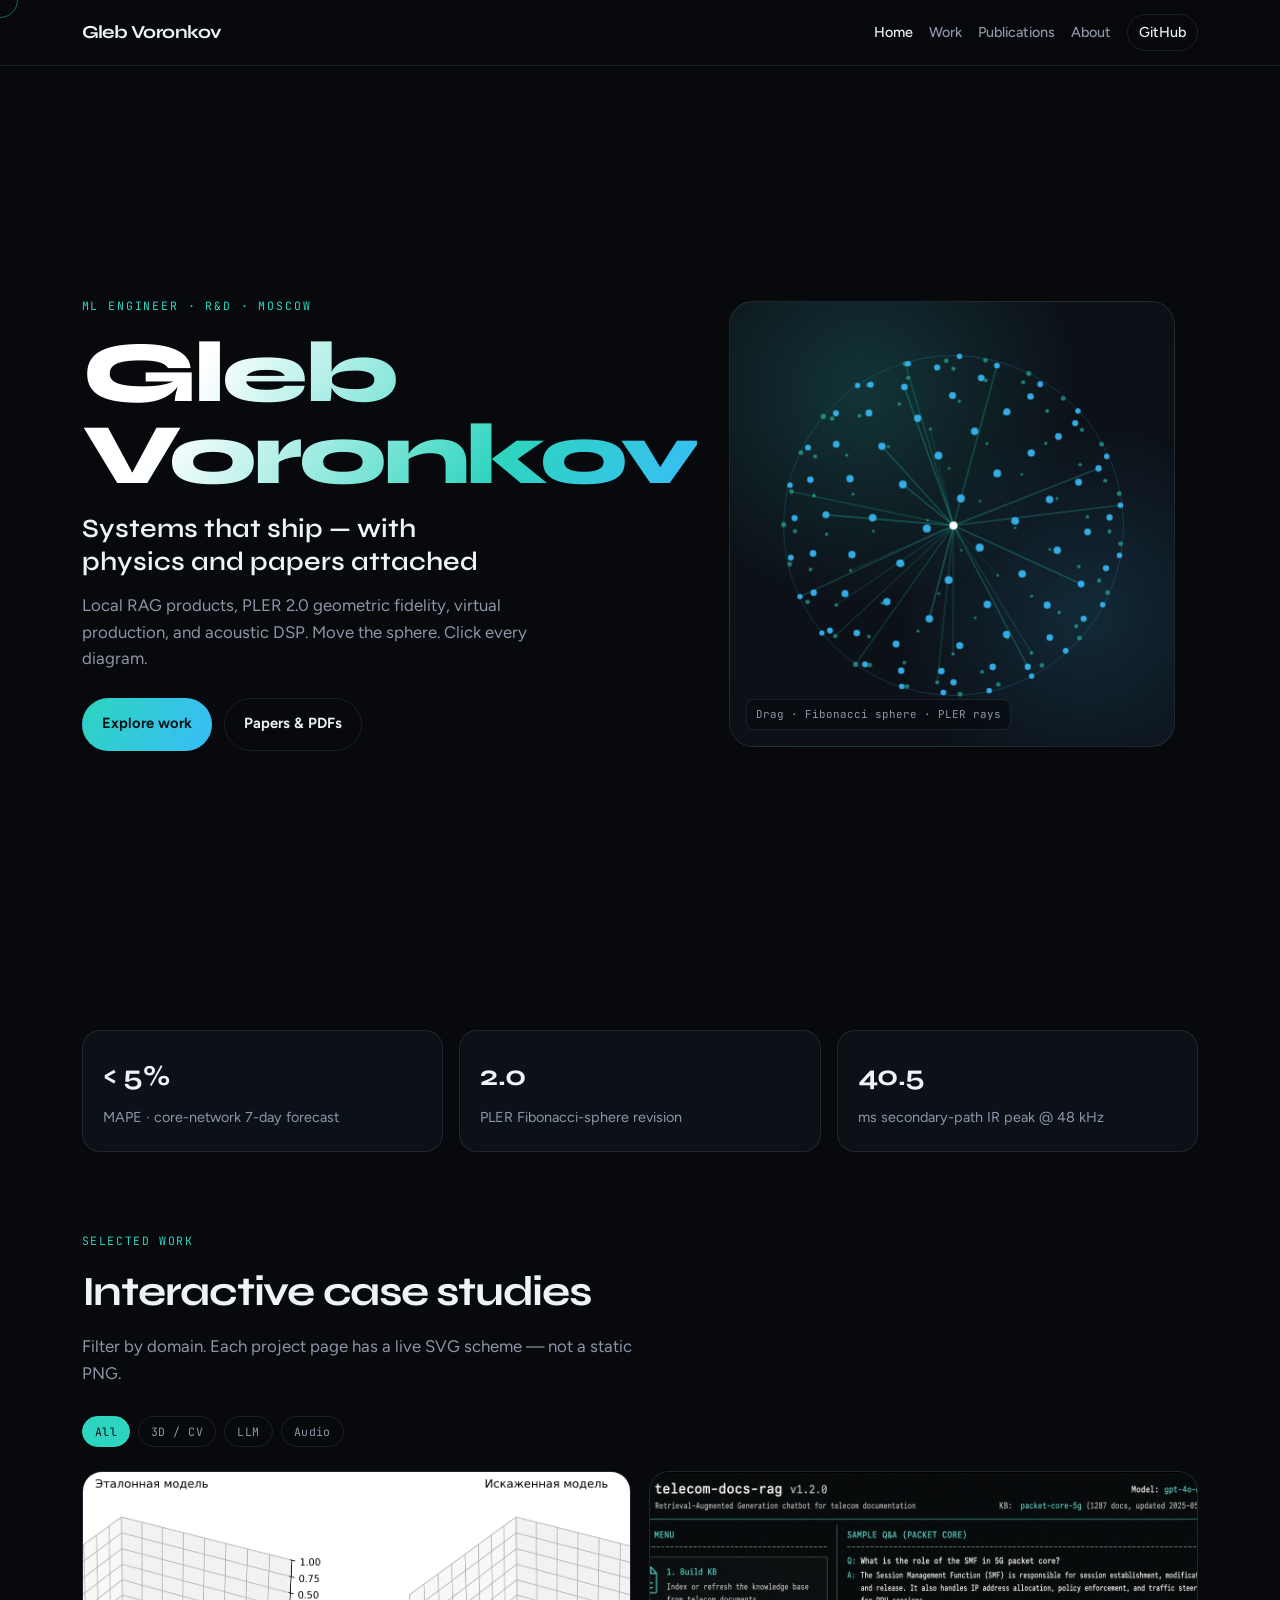
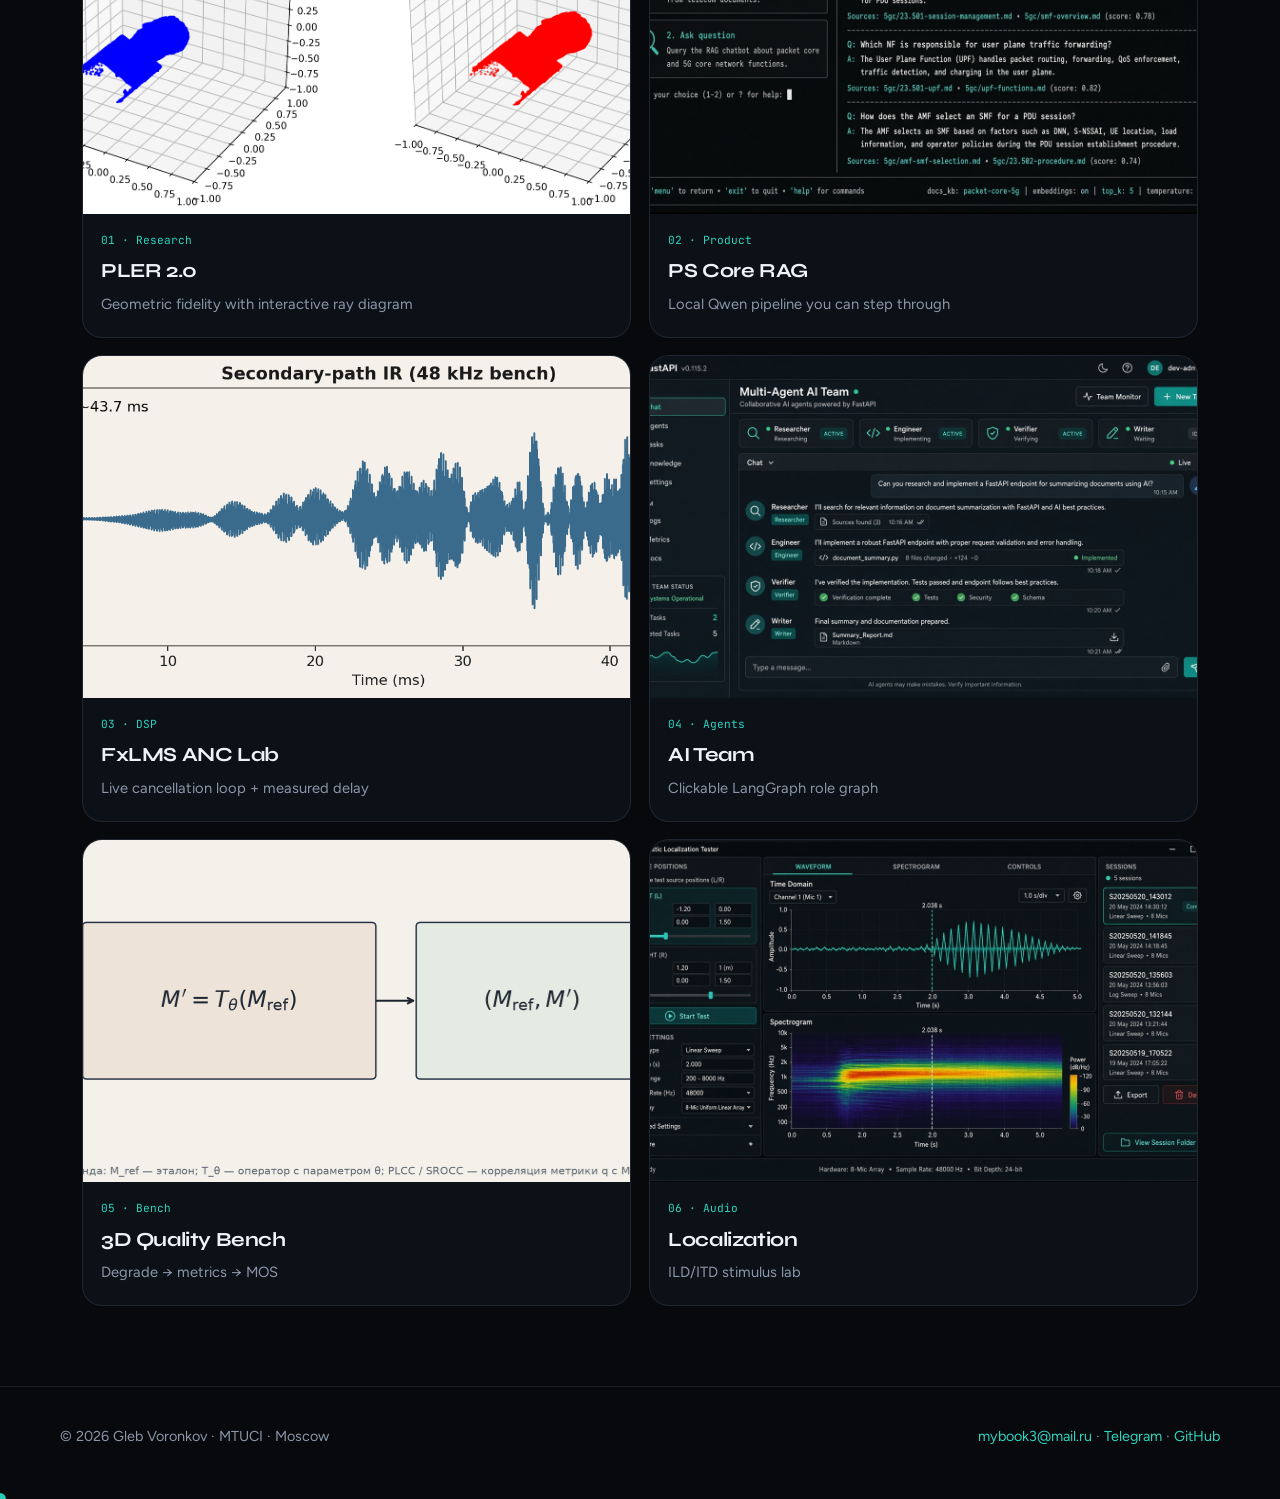
==== commit ad32d6c4: "Project pages: detailed logic diagrams, screenshot carousels, demo videos. Co-authored-by: Cursor <c" ====
--- a/index.html
+++ b/index.html
@@ -63,27 +63,27 @@
   </div>
   <div class="work-grid">
     <a class="work-card reveal" data-tags="3d" href="projects/pler.html">
-      <img src="assets/covers/cover-pler.png" alt="PLER" />
+      <img src="assets/gallery/pler/01-comparison.png" alt="PLER" />
       <div class="body"><p class="num">01 · Research</p><h3>PLER 2.0</h3><p>Geometric fidelity with interactive ray diagram</p></div>
     </a>
     <a class="work-card reveal" data-tags="llm" href="projects/rag.html">
-      <img src="assets/covers/cover-rag.png" alt="RAG" />
+      <img src="assets/gallery/rag/01-ui.png" alt="RAG" />
       <div class="body"><p class="num">02 · Product</p><h3>PS Core RAG</h3><p>Local Qwen pipeline you can step through</p></div>
     </a>
     <a class="work-card reveal" data-tags="audio" href="projects/anc.html">
-      <img src="assets/covers/cover-anc.png" alt="ANC" />
+      <img src="assets/gallery/anc/01-ir.png" alt="ANC" />
       <div class="body"><p class="num">03 · DSP</p><h3>FxLMS ANC Lab</h3><p>Live cancellation loop + measured delay</p></div>
     </a>
     <a class="work-card reveal" data-tags="llm" href="projects/ai-team.html">
-      <img src="assets/covers/cover-agents.png" alt="Agents" />
+      <img src="assets/gallery/ai-team/01-ui.png" alt="Agents" />
       <div class="body"><p class="num">04 · Agents</p><h3>AI Team</h3><p>Clickable LangGraph role graph</p></div>
     </a>
     <a class="work-card reveal" data-tags="3d" href="projects/bench.html">
-      <img src="assets/covers/cover-bench.png" alt="Bench" />
+      <img src="assets/gallery/bench/01-principle.png" alt="Bench" />
       <div class="body"><p class="num">05 · Bench</p><h3>3D Quality Bench</h3><p>Degrade → metrics → MOS</p></div>
     </a>
     <a class="work-card reveal" data-tags="audio" href="projects/acoustic.html">
-      <img src="assets/covers/cover-acoustic.png" alt="Acoustic" />
+      <img src="assets/gallery/acoustic/01-ui.png" alt="Acoustic" />
       <div class="body"><p class="num">06 · Audio</p><h3>Localization</h3><p>ILD/ITD stimulus lab</p></div>
     </a>
   </div>
--- a/styles.css
+++ b/styles.css
@@ -304,4 +304,69 @@
   .pub { grid-template-columns: 1fr; gap: .35rem; }
   body { cursor: auto; }
   .cursor, .cursor-ring { display: none !important; }
-}+}
+/* ----- project page sections ----- */
+.section-block { margin: 2.2rem 0 2.6rem; }
+.section-block .section-kicker { margin-bottom: .35rem; }
+.section-block .section-title { font-size: 1.45rem; margin-bottom: .75rem; }
+
+.carousel {
+  position: relative;
+  border: 1px solid var(--line);
+  border-radius: 20px;
+  overflow: hidden;
+  background: var(--surface);
+}
+.carousel-viewport { position: relative; aspect-ratio: 16/10; background: #05070a; }
+.carousel-track {
+  display: flex; height: 100%;
+  transition: transform .45s cubic-bezier(.22,.61,.36,1);
+}
+.carousel-slide {
+  min-width: 100%; height: 100%;
+  display: flex; align-items: center; justify-content: center;
+}
+.carousel-slide img {
+  width: 100%; height: 100%; object-fit: contain; background: #05070a;
+}
+.carousel-caption {
+  display: flex; justify-content: space-between; gap: 1rem; align-items: center;
+  padding: .85rem 1rem; border-top: 1px solid var(--line); color: var(--muted); font-size: .88rem;
+}
+.carousel-caption strong { color: var(--text); font-weight: 600; }
+.carousel-nav { display: flex; gap: .45rem; }
+.carousel-btn {
+  width: 38px; height: 38px; border-radius: 999px;
+  border: 1px solid var(--line); background: var(--elev); color: var(--text);
+  font-size: 1.1rem; display: grid; place-items: center;
+}
+.carousel-btn:hover { border-color: var(--teal); color: var(--teal); }
+.carousel-dots { display: flex; gap: .35rem; justify-content: center; padding: 0 0 .9rem; }
+.carousel-dots button {
+  width: 7px; height: 7px; border-radius: 999px; border: 0;
+  background: rgba(148,163,184,.35); padding: 0;
+}
+.carousel-dots button.active { background: var(--teal); width: 18px; }
+
+.demo-video {
+  border: 1px solid var(--line); border-radius: 20px; overflow: hidden;
+  background: var(--surface);
+}
+.demo-video video { width: 100%; display: block; aspect-ratio: 16/9; background: #000; }
+.demo-video .meta {
+  padding: .85rem 1rem; border-top: 1px solid var(--line);
+  color: var(--muted); font-size: .88rem;
+  display: flex; justify-content: space-between; gap: 1rem; flex-wrap: wrap;
+}
+
+.logic-legend {
+  display: flex; flex-wrap: wrap; gap: .5rem; margin: .75rem 0 0;
+}
+.logic-legend span {
+  font-family: var(--mono); font-size: .68rem; letter-spacing: .04em;
+  border: 1px solid var(--line); border-radius: 999px; padding: .28rem .55rem; color: var(--muted);
+}
+.logic-legend .on { color: #041016; background: var(--teal); border-color: var(--teal); }
+
+.diagram-shell.detailed { padding: 1.1rem 1rem 1rem; }
+.diagram-shell.detailed svg { min-height: 280px; }
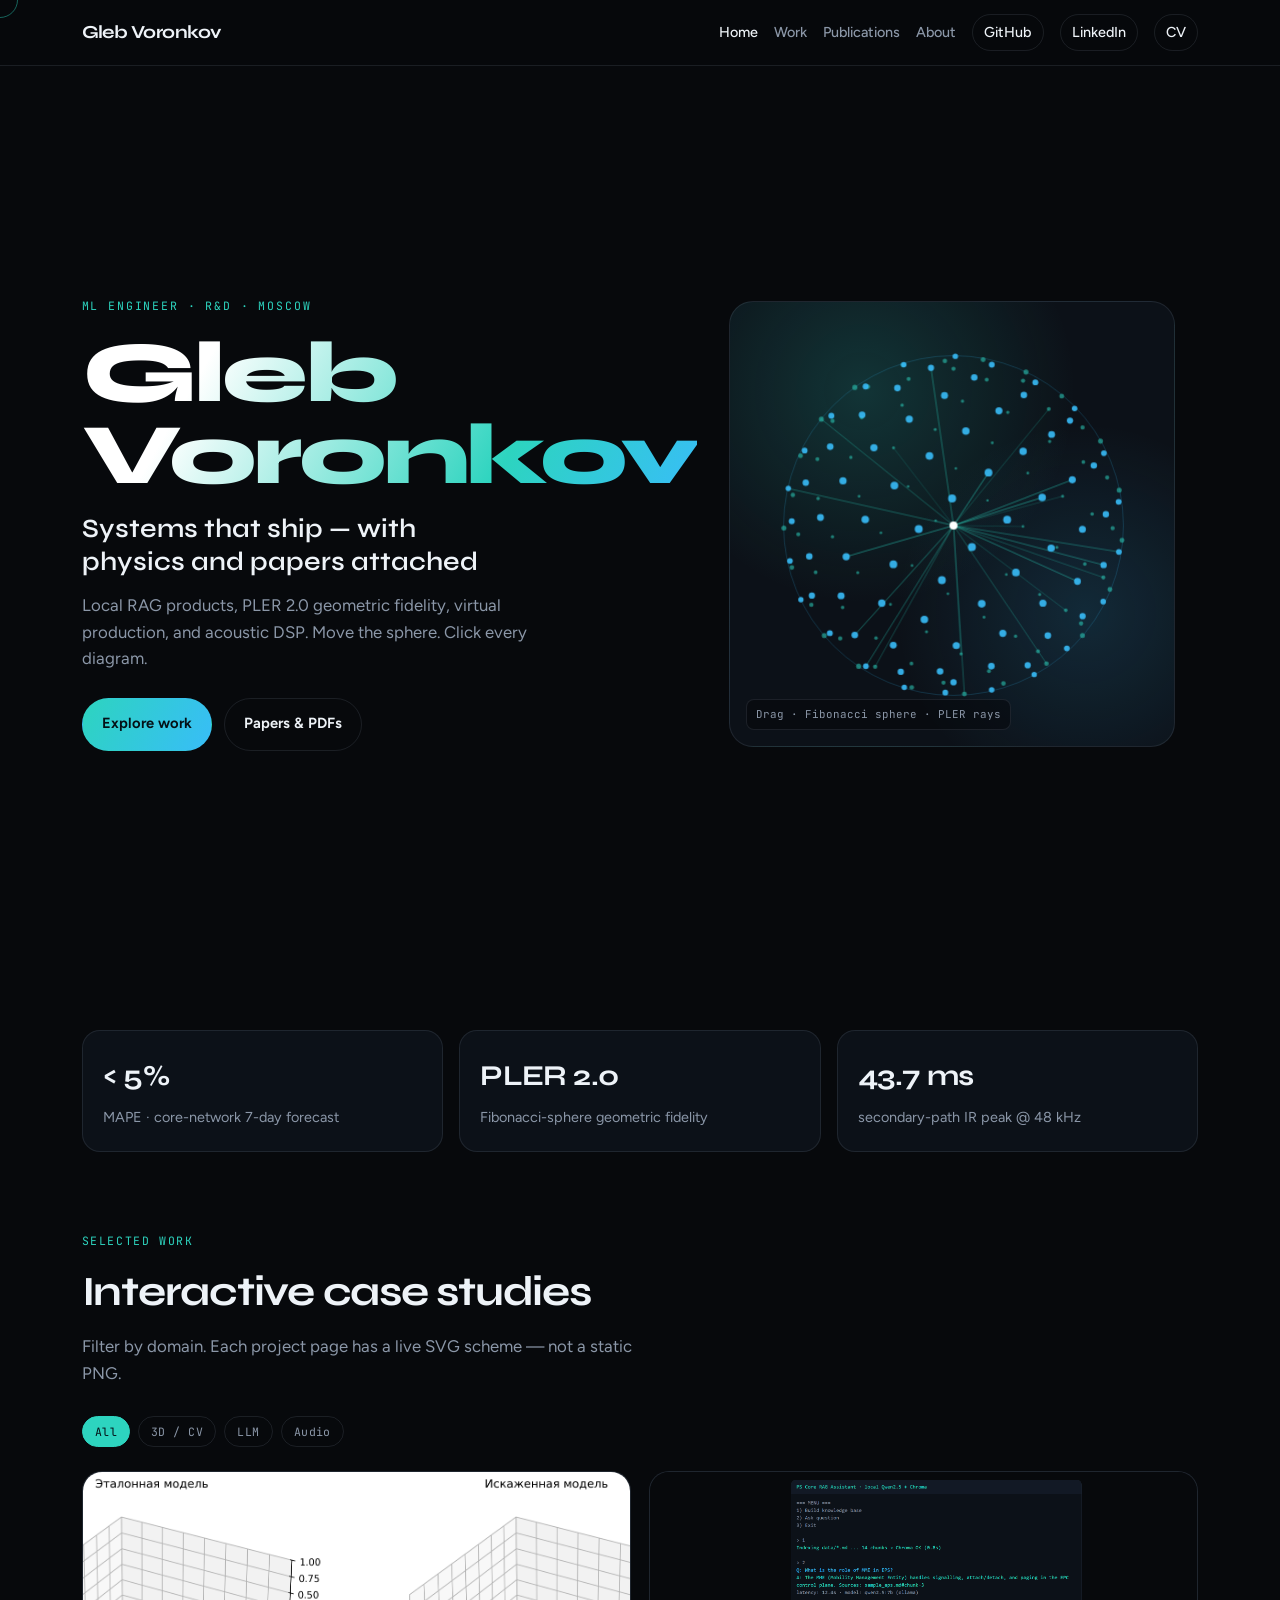
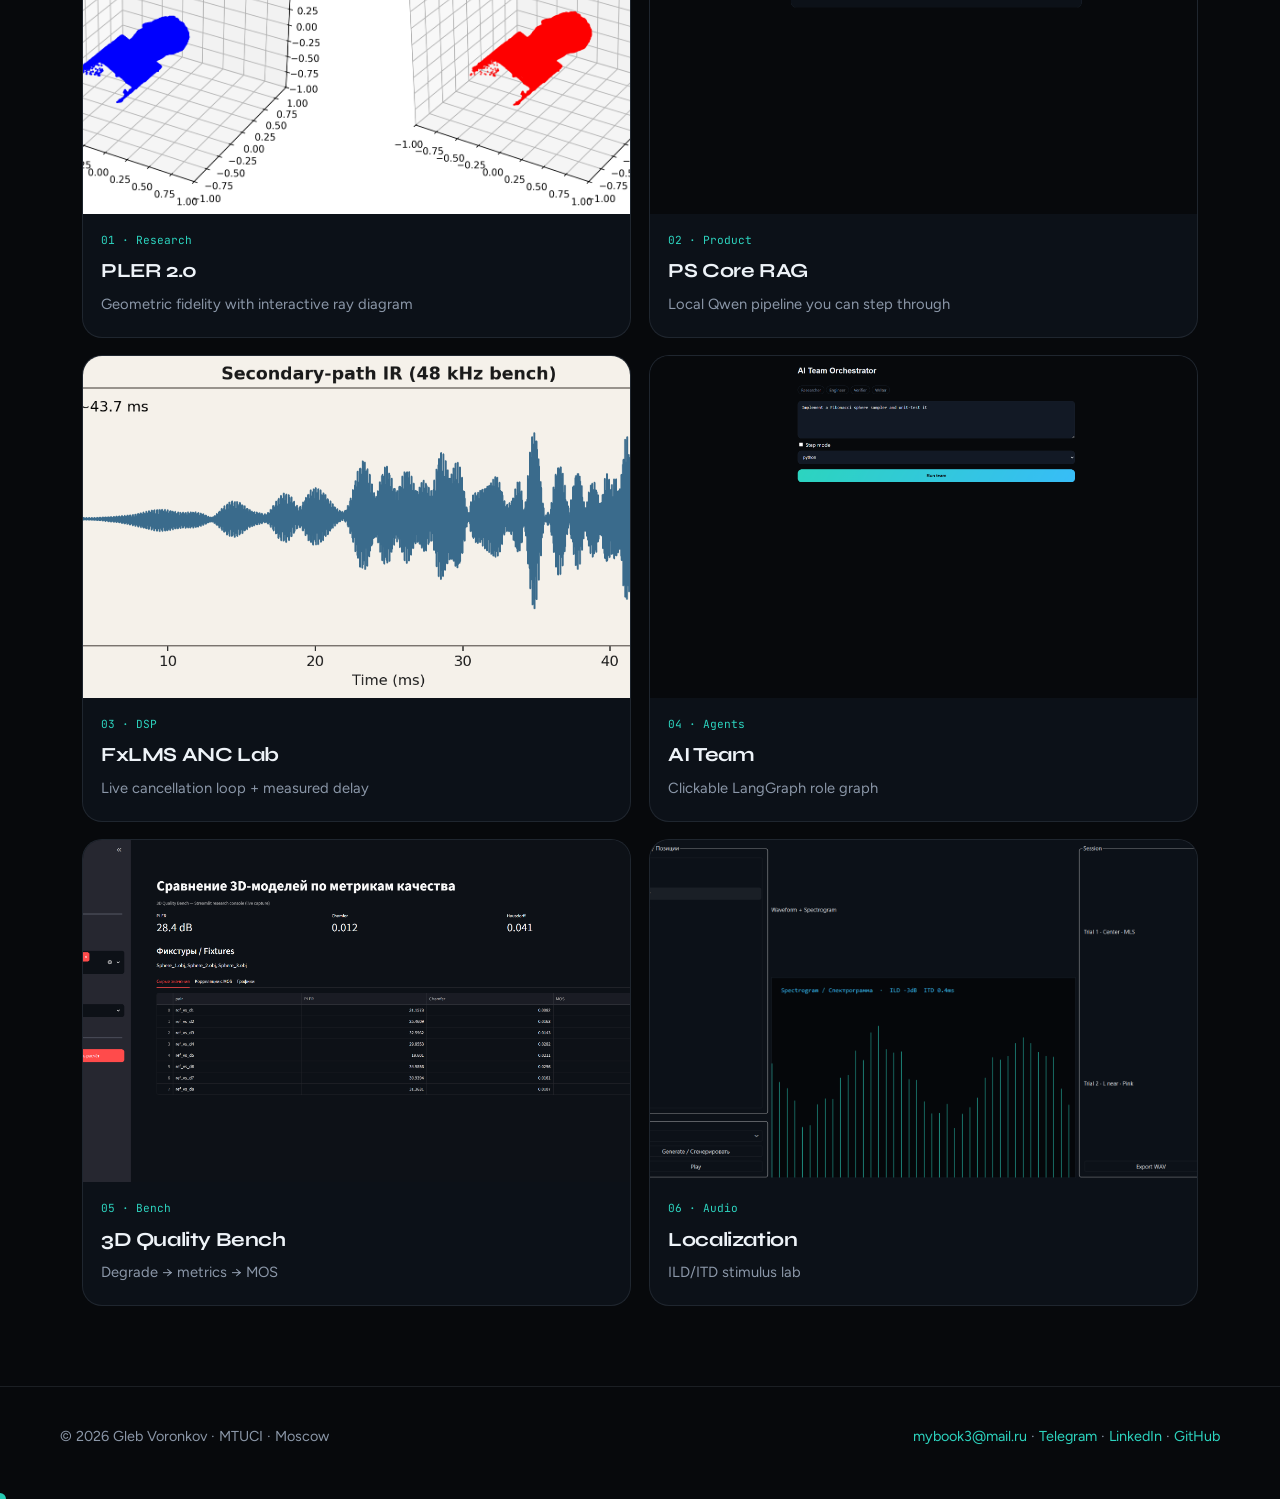
==== commit 3beb6596: "Polish portfolio: real captures, pipeline play, static metrics, pubs and chrome. Replace mock galler" ====
--- a/index.html
+++ b/index.html
@@ -8,6 +8,8 @@
   <meta property="og:title" content="Gleb Voronkov — ML Engineer" />
   <meta property="og:description" content="Interactive portfolio: LLM/RAG, PLER 2.0 3D metrics, acoustic DSP." />
   <meta property="og:image" content="https://glebvoronkov03.github.io/gleb-web-portfolio/assets/covers/hero-cover.png" />
+  <meta property="og:type" content="website" />
+  <link rel="icon" href="favicon.svg" type="image/svg+xml" />
   <link rel="preconnect" href="https://fonts.googleapis.com" />
   <link rel="preconnect" href="https://fonts.gstatic.com" crossorigin />
   <link href="https://fonts.googleapis.com/css2?family=Figtree:wght@400;500;600;700&family=JetBrains+Mono:wght@400;500&family=Syne:wght@600;700;800&display=swap" rel="stylesheet" />
@@ -23,10 +25,11 @@
       <a href="publications.html" data-nav="pubs">Publications</a>
       <a href="about.html" data-nav="about">About</a>
       <a class="ext" href="https://github.com/GlebVoronkov03" target="_blank" rel="noopener">GitHub</a>
+      <a class="ext" href="https://www.linkedin.com/in/glebvoronkov/" target="_blank" rel="noopener">LinkedIn</a>
+      <a class="cv" href="assets/Gleb_Voronkov_CV_AI_Telecom_EN.pdf" download>CV</a>
     </div>
   </nav>
 </header>
-
 <section class="hero">
   <div class="hero-copy">
     <p class="eyebrow">ML Engineer · R&amp;D · Moscow</p>
@@ -44,10 +47,10 @@
 </section>
 
 <section class="wrap">
-    <div class="proof reveal">
+  <div class="proof reveal">
     <div class="proof-item"><strong>&lt; 5%</strong><span>MAPE · core-network 7-day forecast</span></div>
-    <div class="proof-item"><strong>2.0</strong><span>PLER Fibonacci-sphere revision</span></div>
-    <div class="proof-item"><strong data-count="43.7">0</strong><span>ms secondary-path IR peak @ 48 kHz</span></div>
+    <div class="proof-item"><strong>PLER 2.0</strong><span>Fibonacci-sphere geometric fidelity</span></div>
+    <div class="proof-item"><strong>43.7 ms</strong><span>secondary-path IR peak @ 48 kHz</span></div>
   </div>
 </section>
 
@@ -79,7 +82,7 @@
       <div class="body"><p class="num">04 · Agents</p><h3>AI Team</h3><p>Clickable LangGraph role graph</p></div>
     </a>
     <a class="work-card reveal" data-tags="3d" href="projects/bench.html">
-      <img src="assets/gallery/bench/01-principle.png" alt="Bench" />
+      <img src="assets/gallery/bench/06-ui.png" alt="Bench" />
       <div class="body"><p class="num">05 · Bench</p><h3>3D Quality Bench</h3><p>Degrade → metrics → MOS</p></div>
     </a>
     <a class="work-card reveal" data-tags="audio" href="projects/acoustic.html">
@@ -90,7 +93,7 @@
 </section>
 <footer class="site-footer"><div class="wrap">
   <div>© 2026 Gleb Voronkov · MTUCI · Moscow</div>
-  <div><a href="mailto:mybook3@mail.ru">mybook3@mail.ru</a> · <a href="https://t.me/Gleb_Voronkov">Telegram</a> · <a href="https://github.com/GlebVoronkov03">GitHub</a></div>
+  <div><a href="mailto:mybook3@mail.ru">mybook3@mail.ru</a> · <a href="https://t.me/Gleb_Voronkov">Telegram</a> · <a href="https://www.linkedin.com/in/glebvoronkov/" target="_blank" rel="noopener">LinkedIn</a> · <a href="https://github.com/GlebVoronkov03">GitHub</a></div>
 </div></footer>
 <script src="app.js"></script>
 </body></html>
--- a/styles.css
+++ b/styles.css
@@ -370,3 +370,40 @@
 
 .diagram-shell.detailed { padding: 1.1rem 1rem 1rem; }
 .diagram-shell.detailed svg { min-height: 280px; }
+
+.pipeline-controls {
+  display: flex; align-items: center; gap: .75rem; flex-wrap: wrap;
+  margin: .75rem 0 .35rem;
+}
+.btn-play {
+  border: 0; border-radius: 999px; padding: .55rem 1rem; font-weight: 700;
+  background: linear-gradient(120deg, var(--teal), var(--sky)); color: #041016;
+}
+.pipeline-status { font-family: var(--mono); font-size: .75rem; color: var(--muted); }
+.node.flow-hot { filter: drop-shadow(0 0 10px rgba(45,212,191,.85)); }
+.flow-edge.flow-anim { animation: dash 4s linear infinite; stroke-opacity: 1; }
+
+.pub-filters { display: flex; flex-wrap: wrap; gap: .5rem; margin: 0 0 1.25rem; }
+.pub-filters button {
+  font-family: var(--mono); font-size: .72rem; letter-spacing: .04em;
+  padding: .4rem .7rem; border-radius: 999px; border: 1px solid var(--line);
+  background: transparent; color: var(--muted);
+}
+.pub-filters button.active, .pub-filters button:hover {
+  color: #041016; background: var(--teal); border-color: var(--teal);
+}
+.pub.hidden { display: none; }
+.pub { position: relative; }
+.pdf-preview {
+  display: none; position: absolute; right: 1rem; top: 1rem; width: 220px; height: 280px;
+  border: 1px solid var(--line); border-radius: 12px; overflow: hidden; background: #000; z-index: 5;
+}
+.pub:hover .pdf-preview { display: block; }
+.pdf-preview iframe { width: 100%; height: 100%; border: 0; }
+body.is-touch .pdf-preview, body.reduce-motion .pdf-preview { display: none !important; }
+body.reduce-motion .flow-edge, body.reduce-motion .hero-stage canvas { animation: none !important; }
+body.reduce-motion .cursor, body.reduce-motion .cursor-ring { display: none !important; }
+
+.nav-links .cv {
+  border: 1px solid var(--line); padding: .35rem .7rem; border-radius: 999px; color: var(--text);
+}
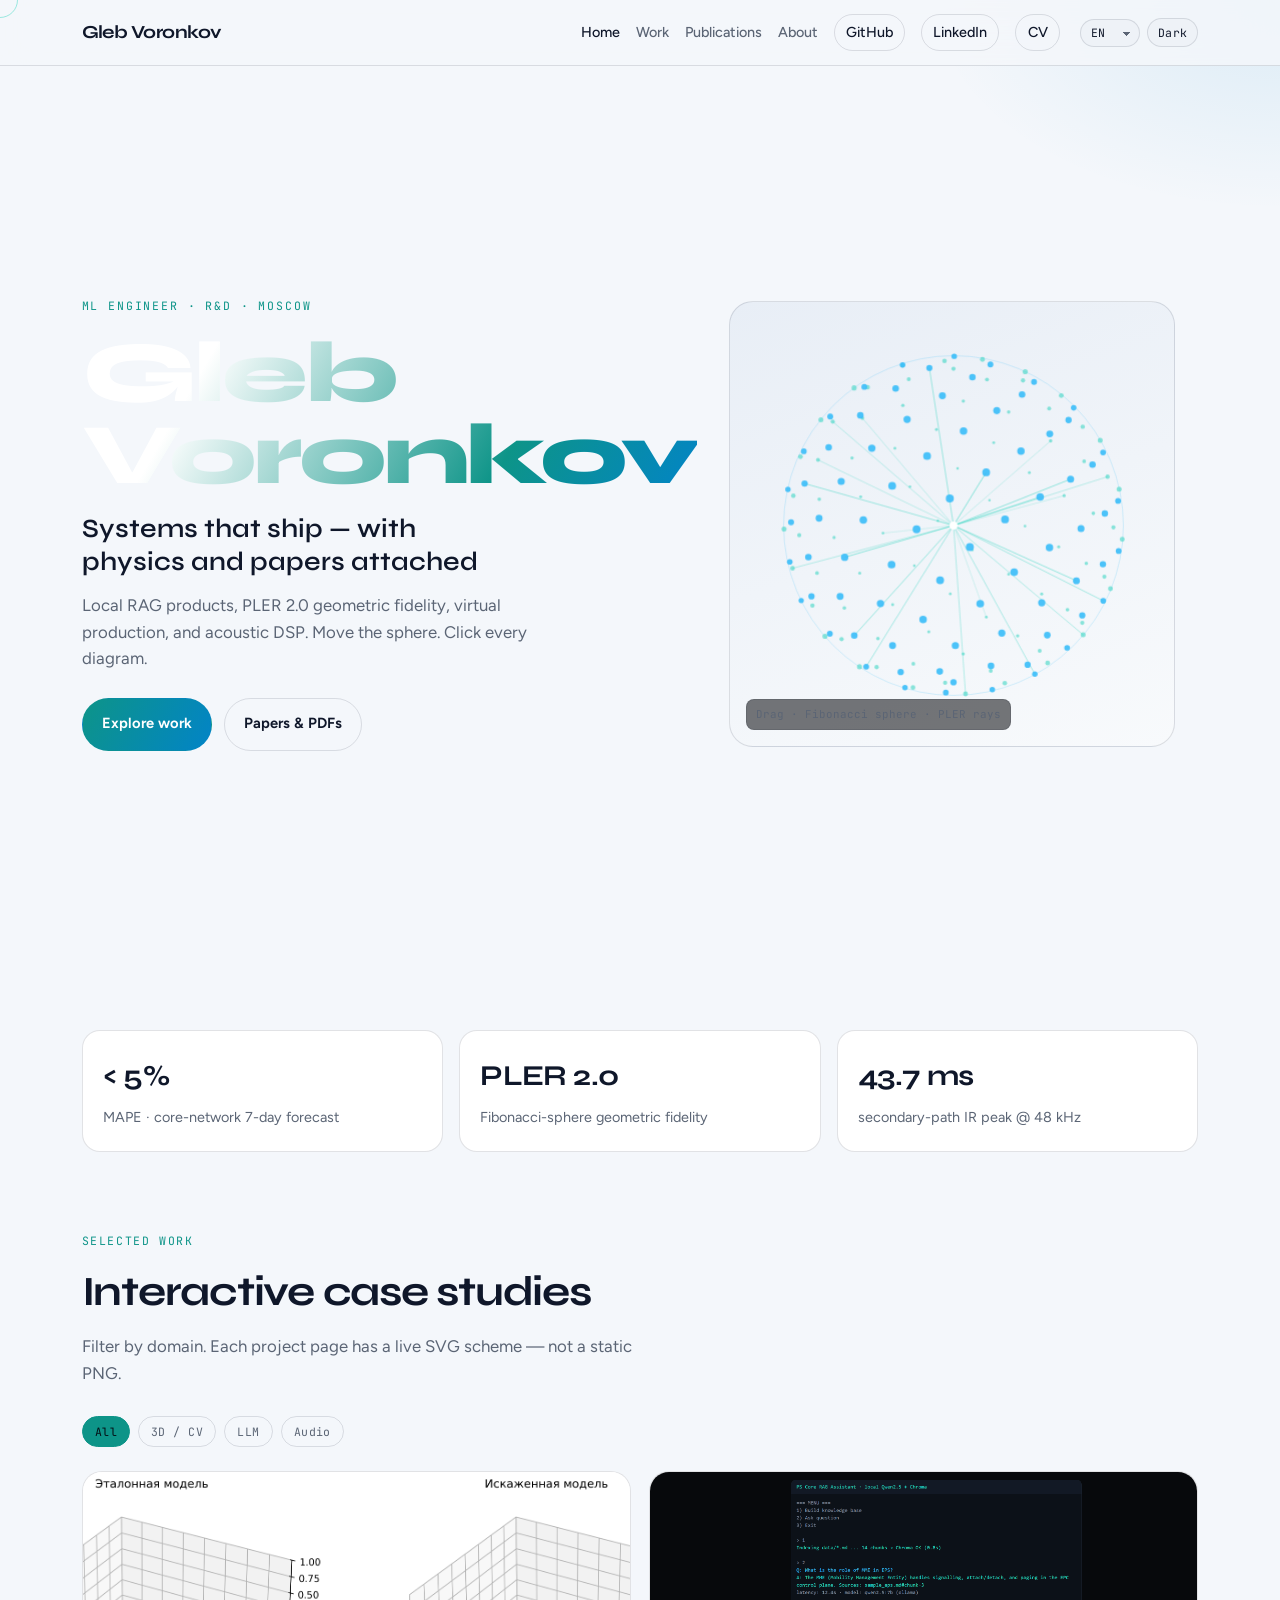
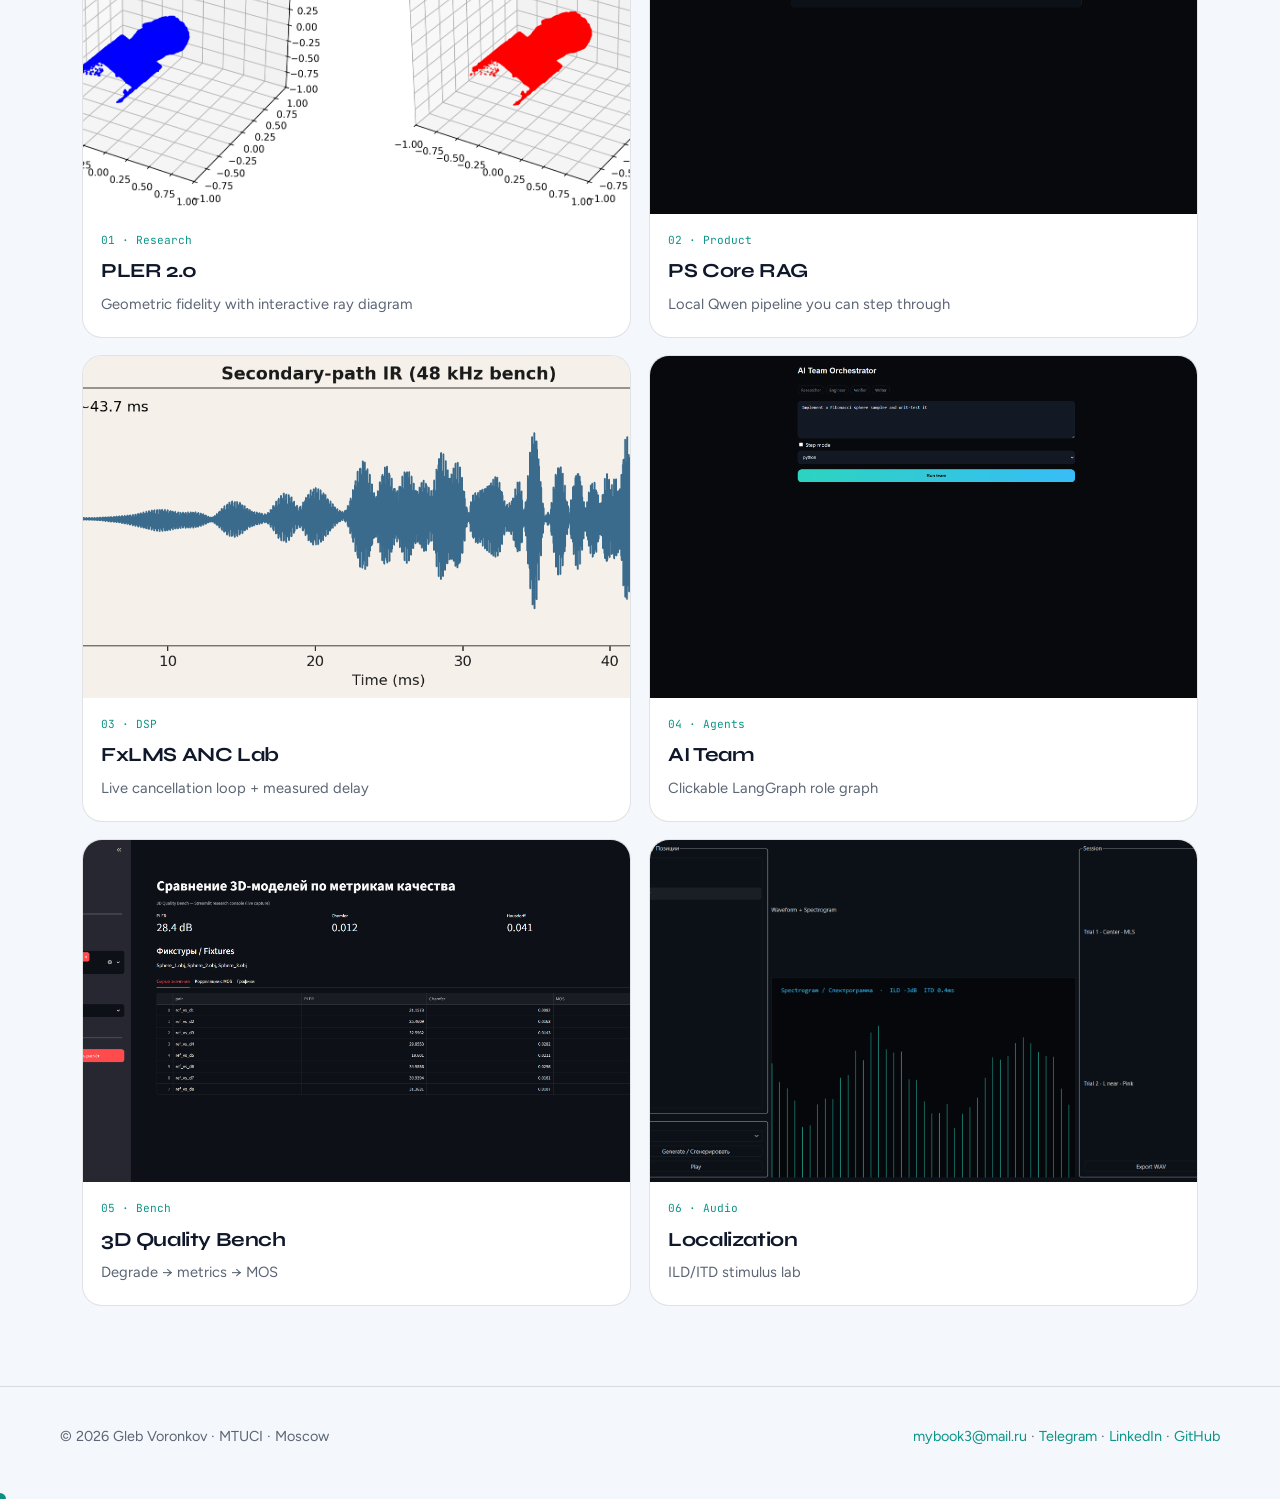
==== commit c54cabc8: "Add light/dark theme toggle and six-language UI. Persist theme and locale in localStorage; cover EN," ====
--- a/index.html
+++ b/index.html
@@ -14,80 +14,93 @@
   <link rel="preconnect" href="https://fonts.gstatic.com" crossorigin />
   <link href="https://fonts.googleapis.com/css2?family=Figtree:wght@400;500;600;700&family=JetBrains+Mono:wght@400;500&family=Syne:wght@600;700;800&display=swap" rel="stylesheet" />
   <link rel="stylesheet" href="styles.css" />
+  <script>
+    (function () {
+      try {
+        var t = localStorage.getItem("gv-theme");
+        if (t !== "light" && t !== "dark") {
+          t = matchMedia("(prefers-color-scheme: light)").matches ? "light" : "dark";
+        }
+        document.documentElement.setAttribute("data-theme", t);
+        var l = localStorage.getItem("gv-lang") || "en";
+        document.documentElement.setAttribute("lang", l === "zh" ? "zh-CN" : l);
+      } catch (e) {}
+    })();
+  </script>
 </head>
 <body>
 <header class="site-header">
   <nav class="nav">
     <a class="nav-brand" href="index.html">Gleb Voronkov</a>
     <div class="nav-links">
-      <a href="index.html" data-nav="home">Home</a>
-      <a href="projects/index.html" data-nav="work">Work</a>
-      <a href="publications.html" data-nav="pubs">Publications</a>
-      <a href="about.html" data-nav="about">About</a>
+      <a href="index.html" data-nav="home" data-i18n="nav.home">Home</a>
+      <a href="projects/index.html" data-nav="work" data-i18n="nav.work">Work</a>
+      <a href="publications.html" data-nav="pubs" data-i18n="nav.pubs">Publications</a>
+      <a href="about.html" data-nav="about" data-i18n="nav.about">About</a>
       <a class="ext" href="https://github.com/GlebVoronkov03" target="_blank" rel="noopener">GitHub</a>
       <a class="ext" href="https://www.linkedin.com/in/glebvoronkov/" target="_blank" rel="noopener">LinkedIn</a>
-      <a class="cv" href="assets/Gleb_Voronkov_CV_AI_Telecom_EN.pdf" download>CV</a>
+      <a class="cv" href="assets/Gleb_Voronkov_CV_AI_Telecom_EN.pdf" download data-i18n="nav.cv">CV</a>
     </div>
   </nav>
 </header>
 <section class="hero">
   <div class="hero-copy">
-    <p class="eyebrow">ML Engineer · R&amp;D · Moscow</p>
+    <p class="eyebrow" data-i18n="home.eyebrow">ML Engineer · R&amp;D · Moscow</p>
     <p class="brand">Gleb Voronkov</p>
-    <h1>Systems that ship — with physics and papers attached</h1>
-    <p class="lead">Local RAG products, PLER 2.0 geometric fidelity, virtual production, and acoustic DSP. Move the sphere. Click every diagram.</p>
+    <h1 data-i18n="home.h1">Systems that ship — with physics and papers attached</h1>
+    <p class="lead" data-i18n="home.lead">Local RAG products, PLER 2.0 geometric fidelity, virtual production, and acoustic DSP. Move the sphere. Click every diagram.</p>
     <div class="cta">
-      <a class="btn btn-primary" href="projects/index.html">Explore work</a>
-      <a class="btn btn-ghost" href="publications.html">Papers &amp; PDFs</a>
+      <a class="btn btn-primary" href="projects/index.html" data-i18n="home.ctaWork">Explore work</a>
+      <a class="btn btn-ghost" href="publications.html" data-i18n="home.ctaPubs">Papers &amp; PDFs</a>
     </div>
   </div>
   <div class="hero-stage" id="hero-canvas">
-    <span class="hint">Drag · Fibonacci sphere · PLER rays</span>
+    <span class="hint" data-i18n="home.hint">Drag · Fibonacci sphere · PLER rays</span>
   </div>
 </section>
 
 <section class="wrap">
   <div class="proof reveal">
-    <div class="proof-item"><strong>&lt; 5%</strong><span>MAPE · core-network 7-day forecast</span></div>
-    <div class="proof-item"><strong>PLER 2.0</strong><span>Fibonacci-sphere geometric fidelity</span></div>
-    <div class="proof-item"><strong>43.7 ms</strong><span>secondary-path IR peak @ 48 kHz</span></div>
+    <div class="proof-item"><strong>&lt; 5%</strong><span data-i18n="home.m1">MAPE · core-network 7-day forecast</span></div>
+    <div class="proof-item"><strong>PLER 2.0</strong><span data-i18n="home.m2">Fibonacci-sphere geometric fidelity</span></div>
+    <div class="proof-item"><strong>43.7 ms</strong><span data-i18n="home.m3">secondary-path IR peak @ 48 kHz</span></div>
   </div>
 </section>
 
 <section class="wrap" style="padding-top:1rem">
-  <p class="section-kicker">Selected work</p>
-  <h2 class="section-title">Interactive case studies</h2>
-  <p class="section-sub">Filter by domain. Each project page has a live SVG scheme — not a static PNG.</p>
+  <p class="section-kicker" data-i18n="home.kicker">Selected work</p>
+  <h2 class="section-title" data-i18n="home.title">Interactive case studies</h2>
+  <p class="section-sub" data-i18n="home.sub">Filter by domain. Each project page has a live SVG scheme — not a static PNG.</p>
   <div class="filters">
-    <button class="filter-btn active" data-filter="all" type="button">All</button>
-    <button class="filter-btn" data-filter="3d" type="button">3D / CV</button>
-    <button class="filter-btn" data-filter="llm" type="button">LLM</button>
-    <button class="filter-btn" data-filter="audio" type="button">Audio</button>
+    <button class="filter-btn active" data-filter="all" type="button" data-i18n="filter.all">All</button>
+    <button class="filter-btn" data-filter="3d" type="button" data-i18n="filter.3d">3D / CV</button>
+    <button class="filter-btn" data-filter="llm" type="button" data-i18n="filter.llm">LLM</button>
+    <button class="filter-btn" data-filter="audio" type="button" data-i18n="filter.audio">Audio</button>
   </div>
   <div class="work-grid">
     <a class="work-card reveal" data-tags="3d" href="projects/pler.html">
       <img src="assets/gallery/pler/01-comparison.png" alt="PLER" />
-      <div class="body"><p class="num">01 · Research</p><h3>PLER 2.0</h3><p>Geometric fidelity with interactive ray diagram</p></div>
+      <div class="body"><p class="num">01 · Research</p><h3>PLER 2.0</h3><p data-i18n="card.pler">Geometric fidelity with interactive ray diagram</p></div>
     </a>
     <a class="work-card reveal" data-tags="llm" href="projects/rag.html">
       <img src="assets/gallery/rag/01-ui.png" alt="RAG" />
-      <div class="body"><p class="num">02 · Product</p><h3>PS Core RAG</h3><p>Local Qwen pipeline you can step through</p></div>
+      <div class="body"><p class="num">02 · Product</p><h3>PS Core RAG</h3><p data-i18n="card.rag">Local Qwen pipeline you can step through</p></div>
     </a>
     <a class="work-card reveal" data-tags="audio" href="projects/anc.html">
       <img src="assets/gallery/anc/01-ir.png" alt="ANC" />
-      <div class="body"><p class="num">03 · DSP</p><h3>FxLMS ANC Lab</h3><p>Live cancellation loop + measured delay</p></div>
+      <div class="body"><p class="num">03 · DSP</p><h3>FxLMS ANC Lab</h3><p data-i18n="card.anc">Live cancellation loop + measured delay</p></div>
     </a>
     <a class="work-card reveal" data-tags="llm" href="projects/ai-team.html">
       <img src="assets/gallery/ai-team/01-ui.png" alt="Agents" />
-      <div class="body"><p class="num">04 · Agents</p><h3>AI Team</h3><p>Clickable LangGraph role graph</p></div>
+      <div class="body"><p class="num">04 · Agents</p><h3>AI Team</h3><p data-i18n="card.agents">Clickable LangGraph role graph</p></div>
     </a>
     <a class="work-card reveal" data-tags="3d" href="projects/bench.html">
       <img src="assets/gallery/bench/06-ui.png" alt="Bench" />
-      <div class="body"><p class="num">05 · Bench</p><h3>3D Quality Bench</h3><p>Degrade → metrics → MOS</p></div>
+      <div class="body"><p class="num">05 · Bench</p><h3>3D Quality Bench</h3><p data-i18n="card.bench">Degrade → metrics → MOS</p></div>
     </a>
     <a class="work-card reveal" data-tags="audio" href="projects/acoustic.html">
       <img src="assets/gallery/acoustic/01-ui.png" alt="Acoustic" />
-      <div class="body"><p class="num">06 · Audio</p><h3>Localization</h3><p>ILD/ITD stimulus lab</p></div>
+      <div class="body"><p class="num">06 · Audio</p><h3>Localization</h3><p data-i18n="card.acoustic">ILD/ITD stimulus lab</p></div>
     </a>
   </div>
 </section>
@@ -95,5 +108,6 @@
   <div>© 2026 Gleb Voronkov · MTUCI · Moscow</div>
   <div><a href="mailto:mybook3@mail.ru">mybook3@mail.ru</a> · <a href="https://t.me/Gleb_Voronkov">Telegram</a> · <a href="https://www.linkedin.com/in/glebvoronkov/" target="_blank" rel="noopener">LinkedIn</a> · <a href="https://github.com/GlebVoronkov03">GitHub</a></div>
 </div></footer>
+<script src="i18n.js"></script>
 <script src="app.js"></script>
 </body></html>
--- a/styles.css
+++ b/styles.css
@@ -407,3 +407,63 @@
 .nav-links .cv {
   border: 1px solid var(--line); padding: .35rem .7rem; border-radius: 999px; color: var(--text);
 }
+
+html[data-theme="light"] {
+  --bg: #f4f7fb;
+  --surface: #ffffff;
+  --elev: #eef2f7;
+  --line: rgba(15, 23, 42, 0.12);
+  --text: #0f172a;
+  --muted: #5b6575;
+  --teal: #0d9488;
+  --sky: #0284c7;
+  --warn: #c2410c;
+}
+html[data-theme="light"] body {
+  background:
+    radial-gradient(900px 500px at 10% -10%, rgba(13,148,136,.12), transparent 55%),
+    radial-gradient(700px 420px at 100% 0%, rgba(2,132,199,.10), transparent 50%),
+    var(--bg);
+}
+html[data-theme="light"] .site-header { background: rgba(244,247,251,.82); }
+html[data-theme="light"] .hero-stage {
+  background: linear-gradient(160deg, #e8eef6, #f8fafc);
+  border-color: var(--line);
+}
+html[data-theme="light"] .cursor { mix-blend-mode: multiply; }
+html[data-theme="light"] .btn-primary { color: #fff; }
+html[data-theme="light"] .diagram-shell,
+html[data-theme="light"] .demo-video,
+html[data-theme="light"] .pub,
+html[data-theme="light"] .work-card,
+html[data-theme="light"] .cover-band { background: var(--surface); }
+html[data-theme="dark"] body {
+  background:
+    radial-gradient(900px 500px at 8% -8%, rgba(45,212,191,.08), transparent 55%),
+    radial-gradient(700px 420px at 100% 0%, rgba(56,189,248,.07), transparent 50%),
+    var(--bg);
+}
+.chrome-controls {
+  display: flex; align-items: center; gap: .45rem; margin-left: .25rem;
+}
+.theme-toggle, .lang-wrap select {
+  font-family: var(--mono); font-size: .72rem; letter-spacing: .02em;
+  border: 1px solid var(--line); border-radius: 999px;
+  background: var(--elev); color: var(--text);
+  padding: .35rem .65rem; cursor: pointer;
+}
+.lang-wrap select {
+  padding-right: 1.4rem; appearance: none;
+  background-image: linear-gradient(45deg, transparent 50%, var(--muted) 50%),
+    linear-gradient(135deg, var(--muted) 50%, transparent 50%);
+  background-position: calc(100% - 12px) 55%, calc(100% - 8px) 55%;
+  background-size: 4px 4px, 4px 4px; background-repeat: no-repeat;
+}
+.theme-toggle:hover, .lang-wrap select:hover { border-color: var(--teal); }
+.sr-only {
+  position: absolute; width: 1px; height: 1px; padding: 0; margin: -1px;
+  overflow: hidden; clip: rect(0,0,0,0); border: 0;
+}
+@media (max-width: 720px) {
+  .chrome-controls { width: 100%; justify-content: flex-end; }
+}
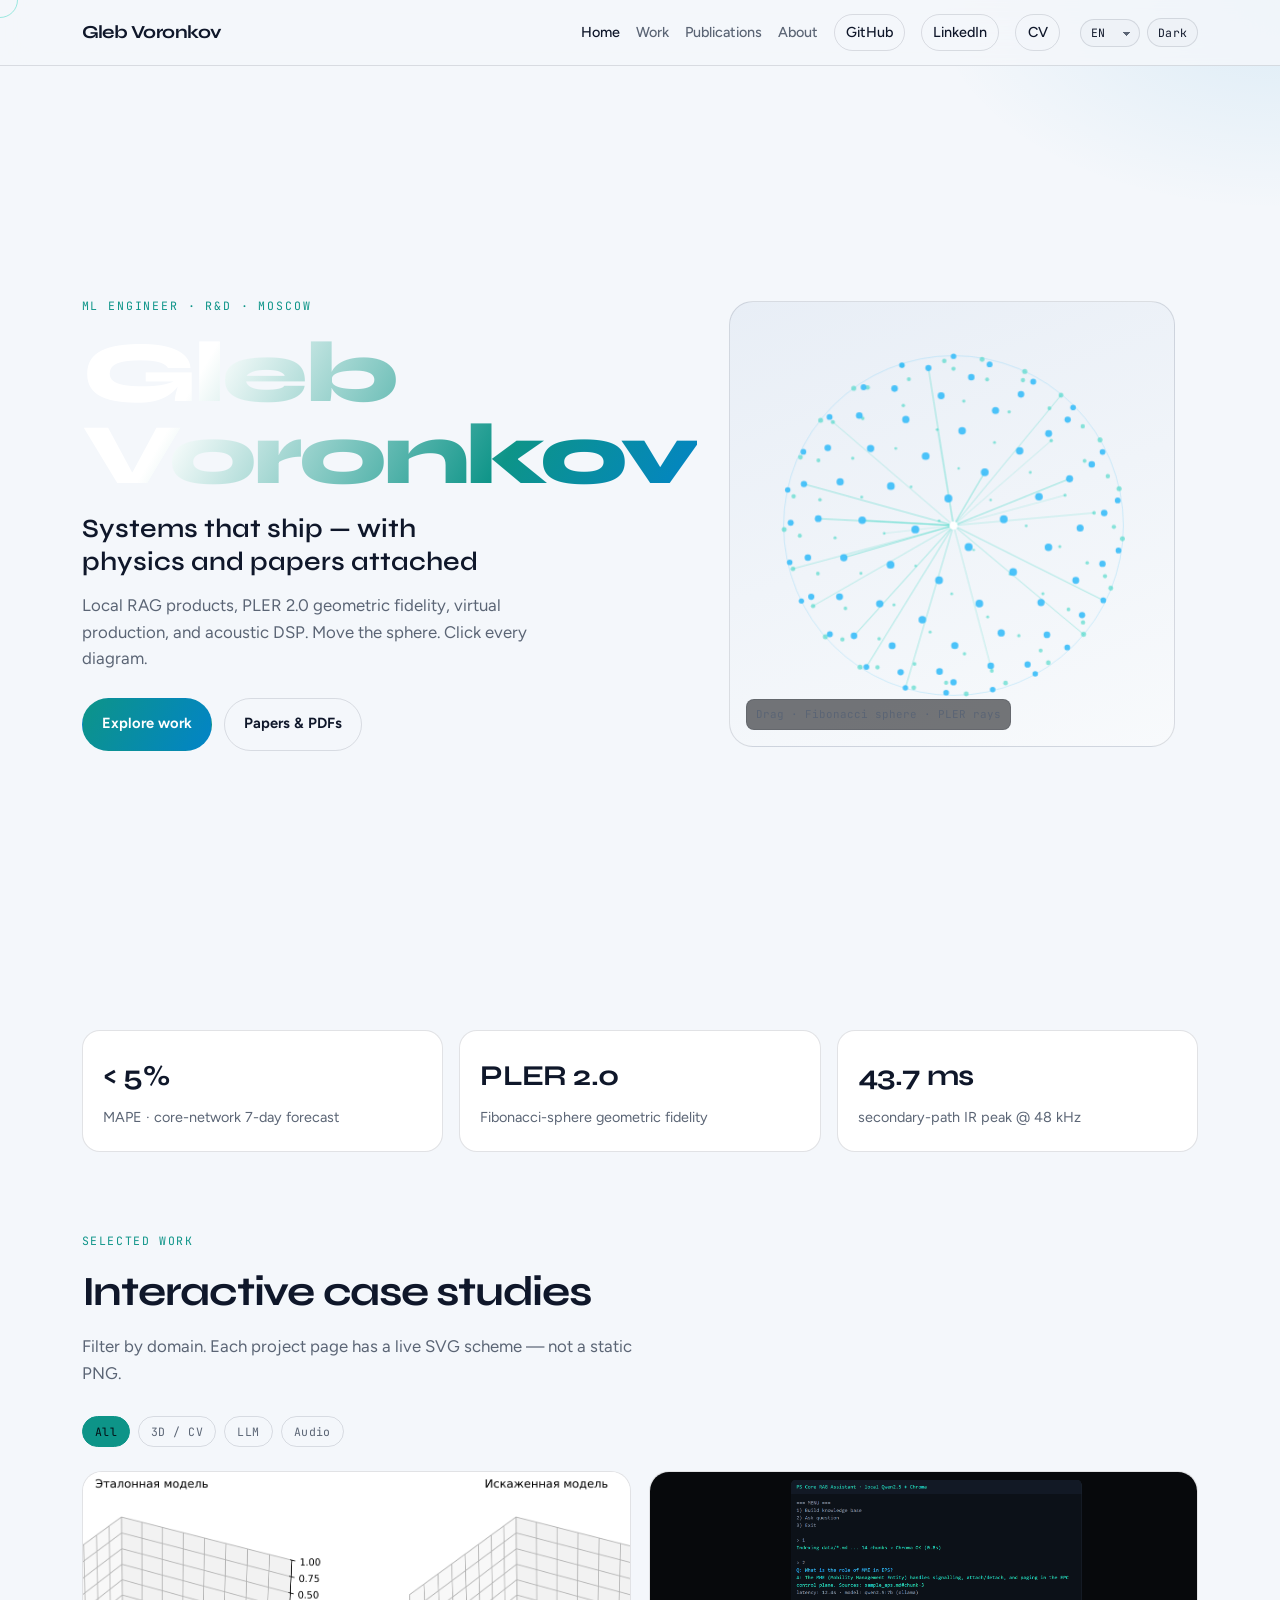
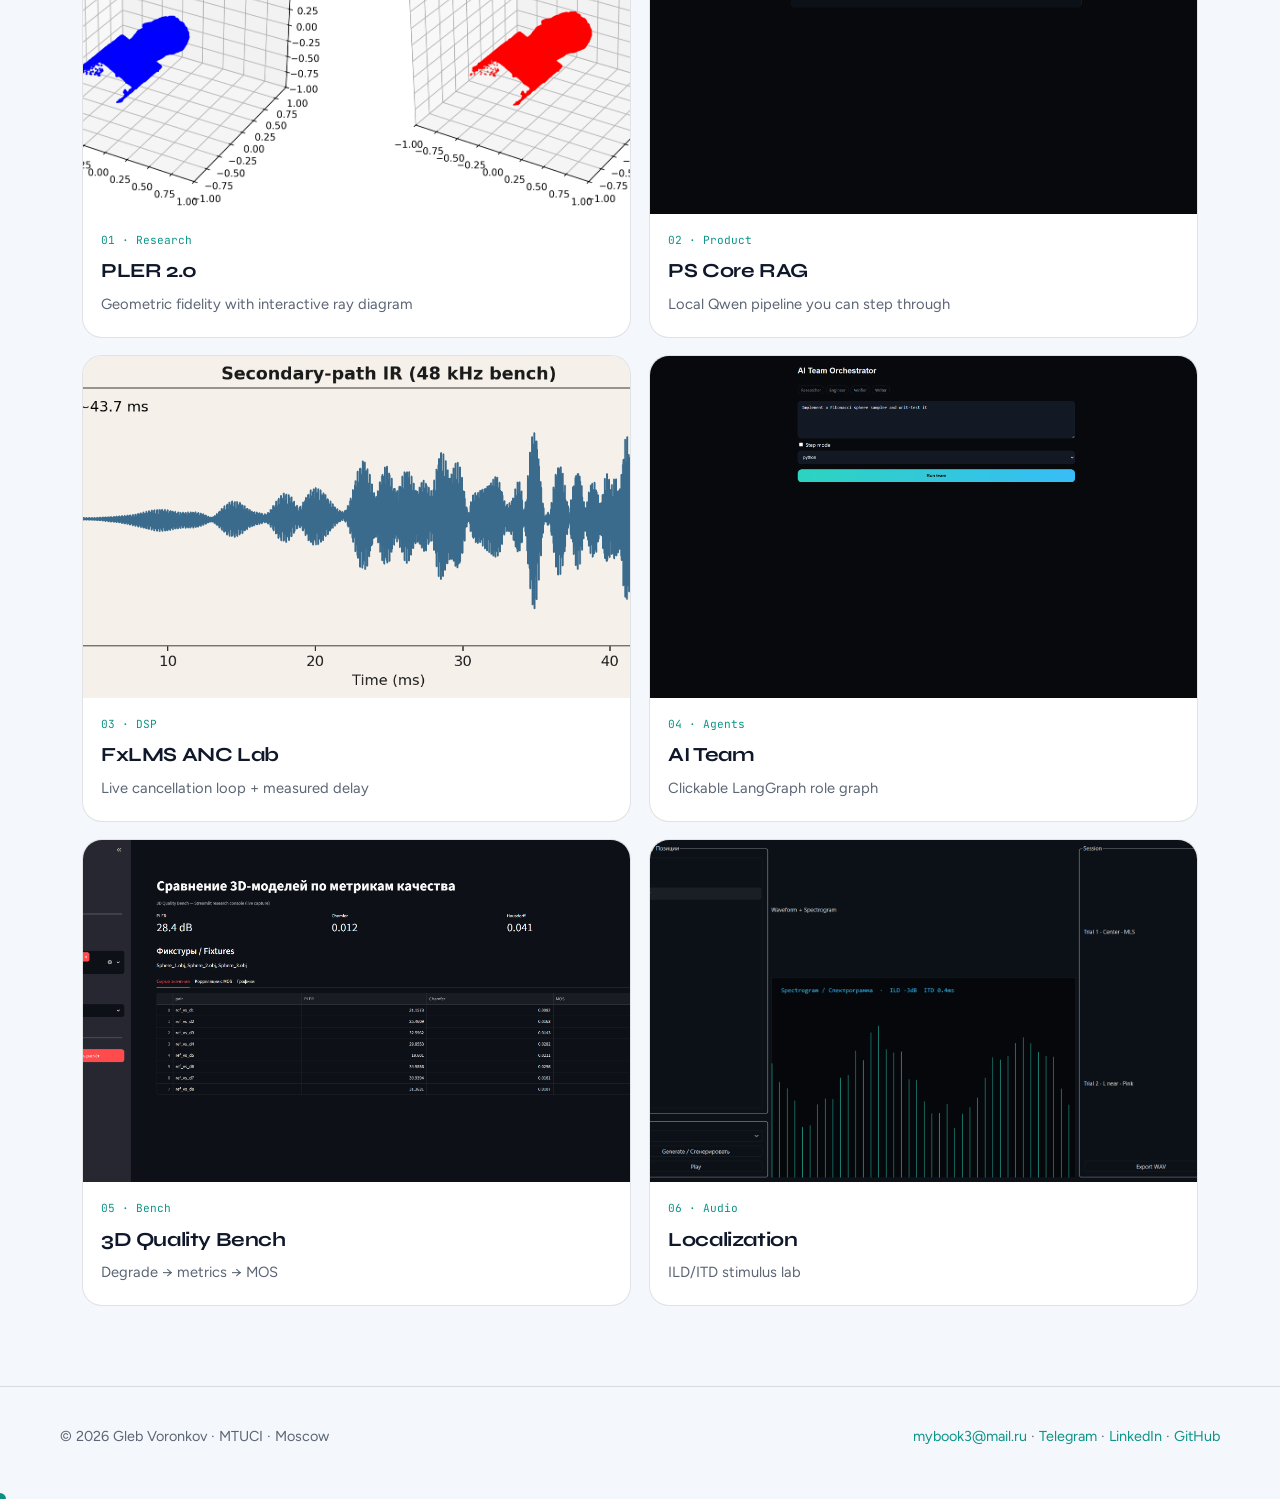
==== commit 895c9f7b: "-" ====
--- a/index.html
+++ b/index.html
@@ -3,9 +3,9 @@
 <head>
   <meta charset="UTF-8" />
   <meta name="viewport" content="width=device-width, initial-scale=1" />
-  <title>Gleb Voronkov — ML Engineer</title>
+  <title>Gleb Voronkov - ML Engineer</title>
   <meta name="description" content="Interactive portfolio: LLM/RAG, PLER 2.0 3D metrics, acoustic DSP." />
-  <meta property="og:title" content="Gleb Voronkov — ML Engineer" />
+  <meta property="og:title" content="Gleb Voronkov - ML Engineer" />
   <meta property="og:description" content="Interactive portfolio: LLM/RAG, PLER 2.0 3D metrics, acoustic DSP." />
   <meta property="og:image" content="https://glebvoronkov03.github.io/gleb-web-portfolio/assets/covers/hero-cover.png" />
   <meta property="og:type" content="website" />
@@ -47,7 +47,7 @@
   <div class="hero-copy">
     <p class="eyebrow" data-i18n="home.eyebrow">ML Engineer · R&amp;D · Moscow</p>
     <p class="brand">Gleb Voronkov</p>
-    <h1 data-i18n="home.h1">Systems that ship — with physics and papers attached</h1>
+    <h1 data-i18n="home.h1">Systems that ship - with physics and papers attached</h1>
     <p class="lead" data-i18n="home.lead">Local RAG products, PLER 2.0 geometric fidelity, virtual production, and acoustic DSP. Move the sphere. Click every diagram.</p>
     <div class="cta">
       <a class="btn btn-primary" href="projects/index.html" data-i18n="home.ctaWork">Explore work</a>
@@ -70,7 +70,7 @@
 <section class="wrap" style="padding-top:1rem">
   <p class="section-kicker" data-i18n="home.kicker">Selected work</p>
   <h2 class="section-title" data-i18n="home.title">Interactive case studies</h2>
-  <p class="section-sub" data-i18n="home.sub">Filter by domain. Each project page has a live SVG scheme — not a static PNG.</p>
+  <p class="section-sub" data-i18n="home.sub">Filter by domain. Each project page has a live SVG scheme - not a static PNG.</p>
   <div class="filters">
     <button class="filter-btn active" data-filter="all" type="button" data-i18n="filter.all">All</button>
     <button class="filter-btn" data-filter="3d" type="button" data-i18n="filter.3d">3D / CV</button>
